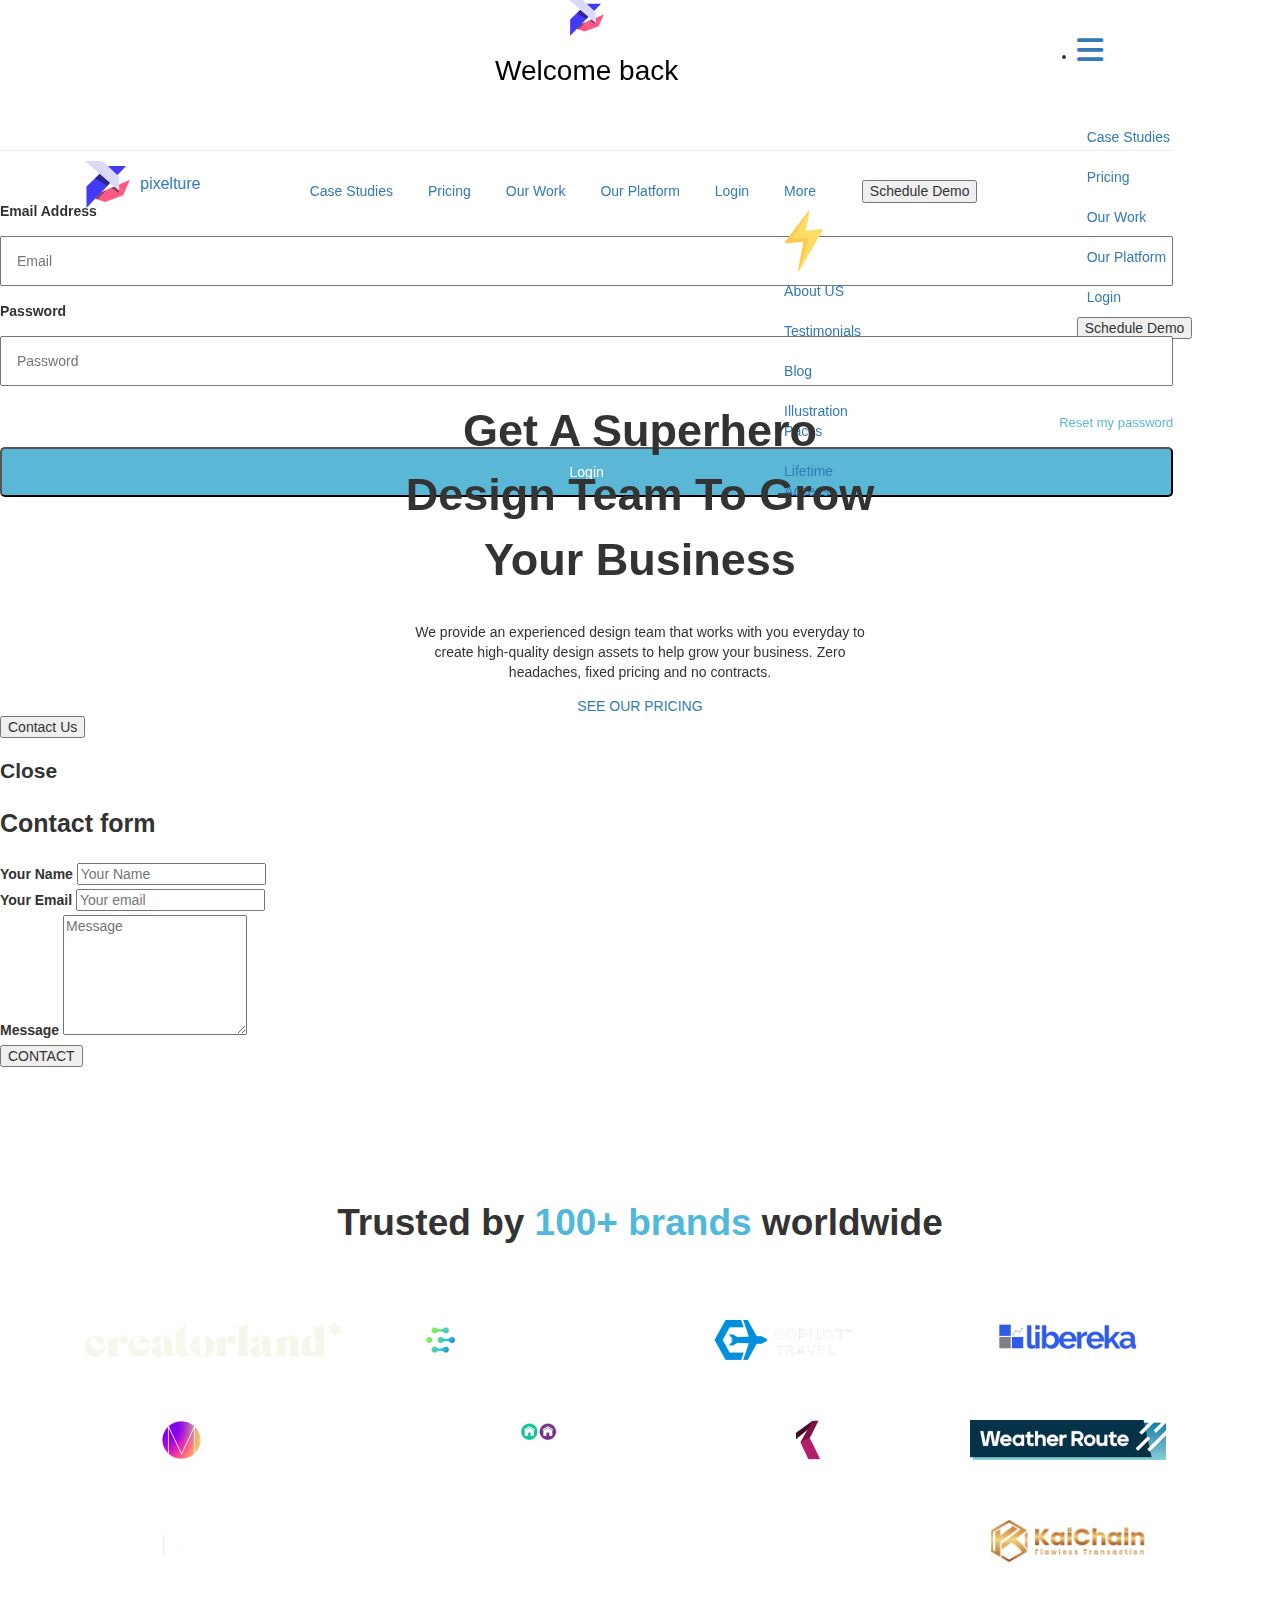
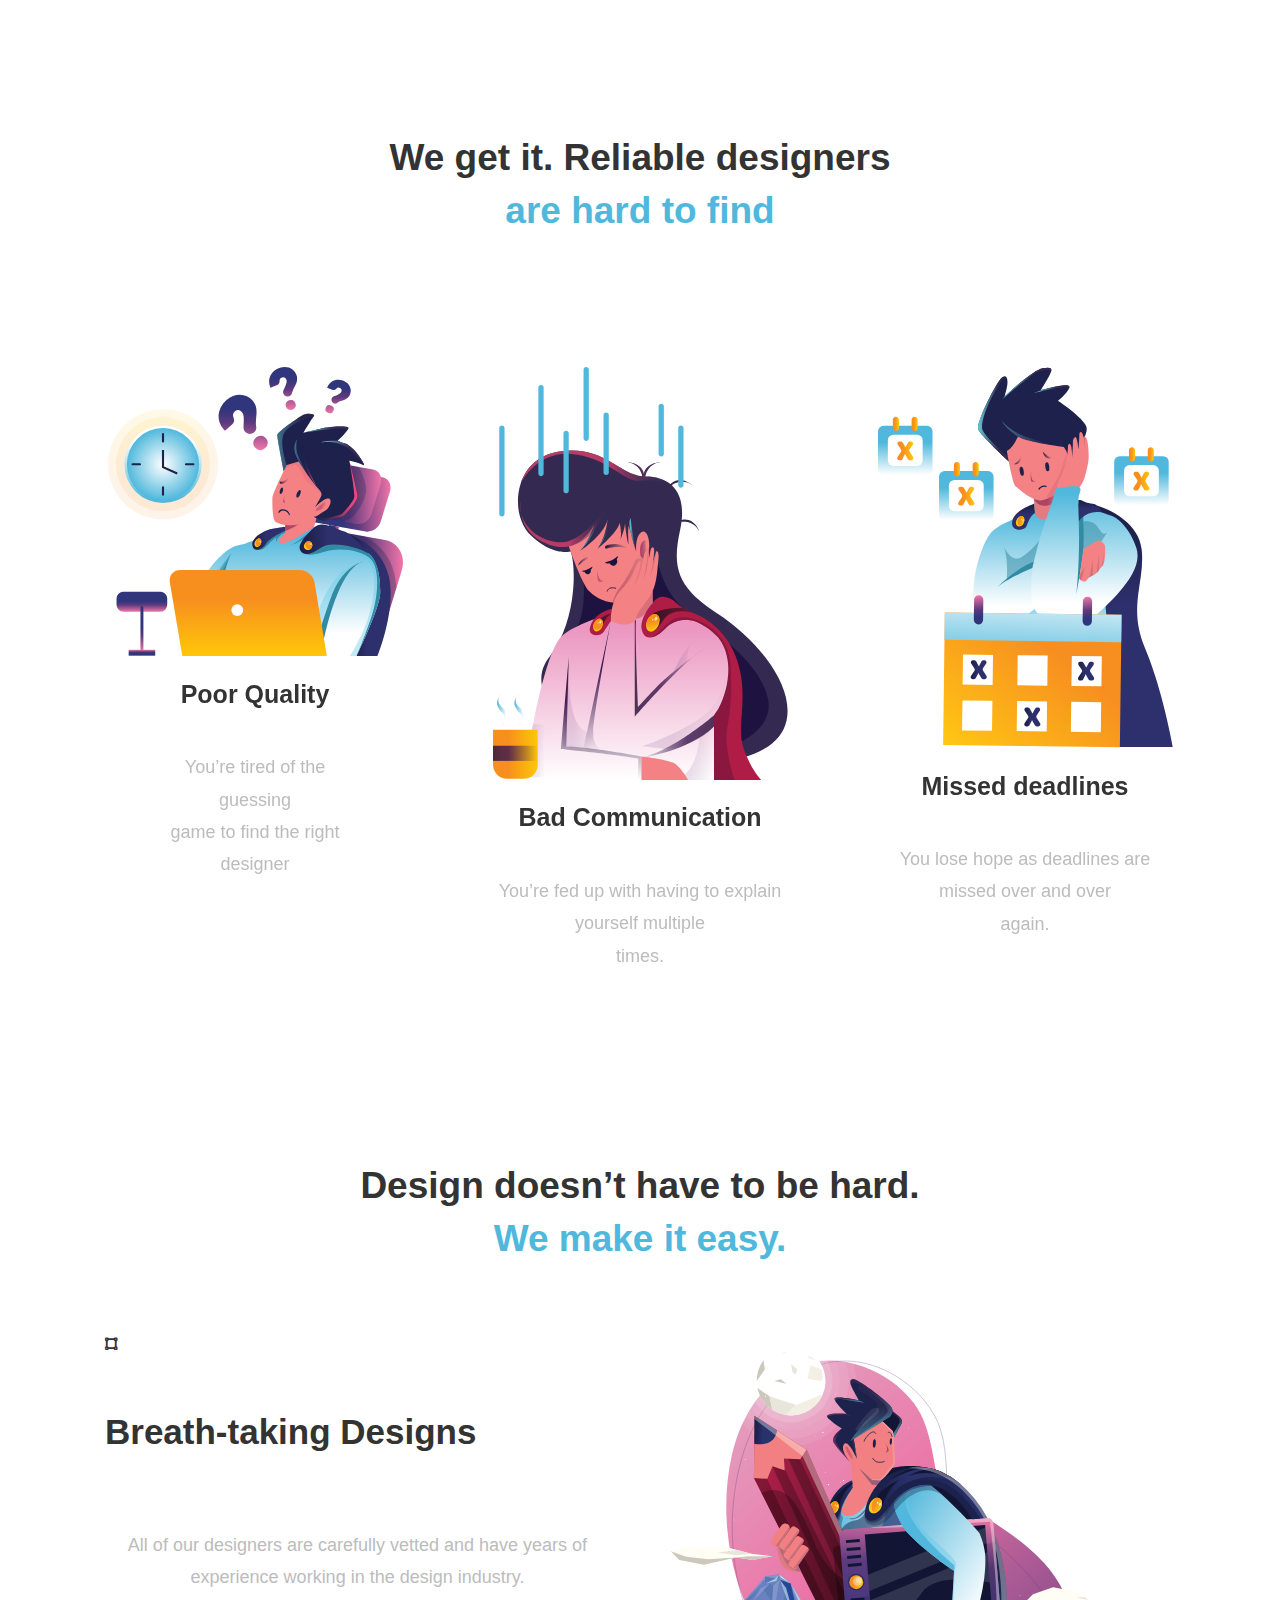
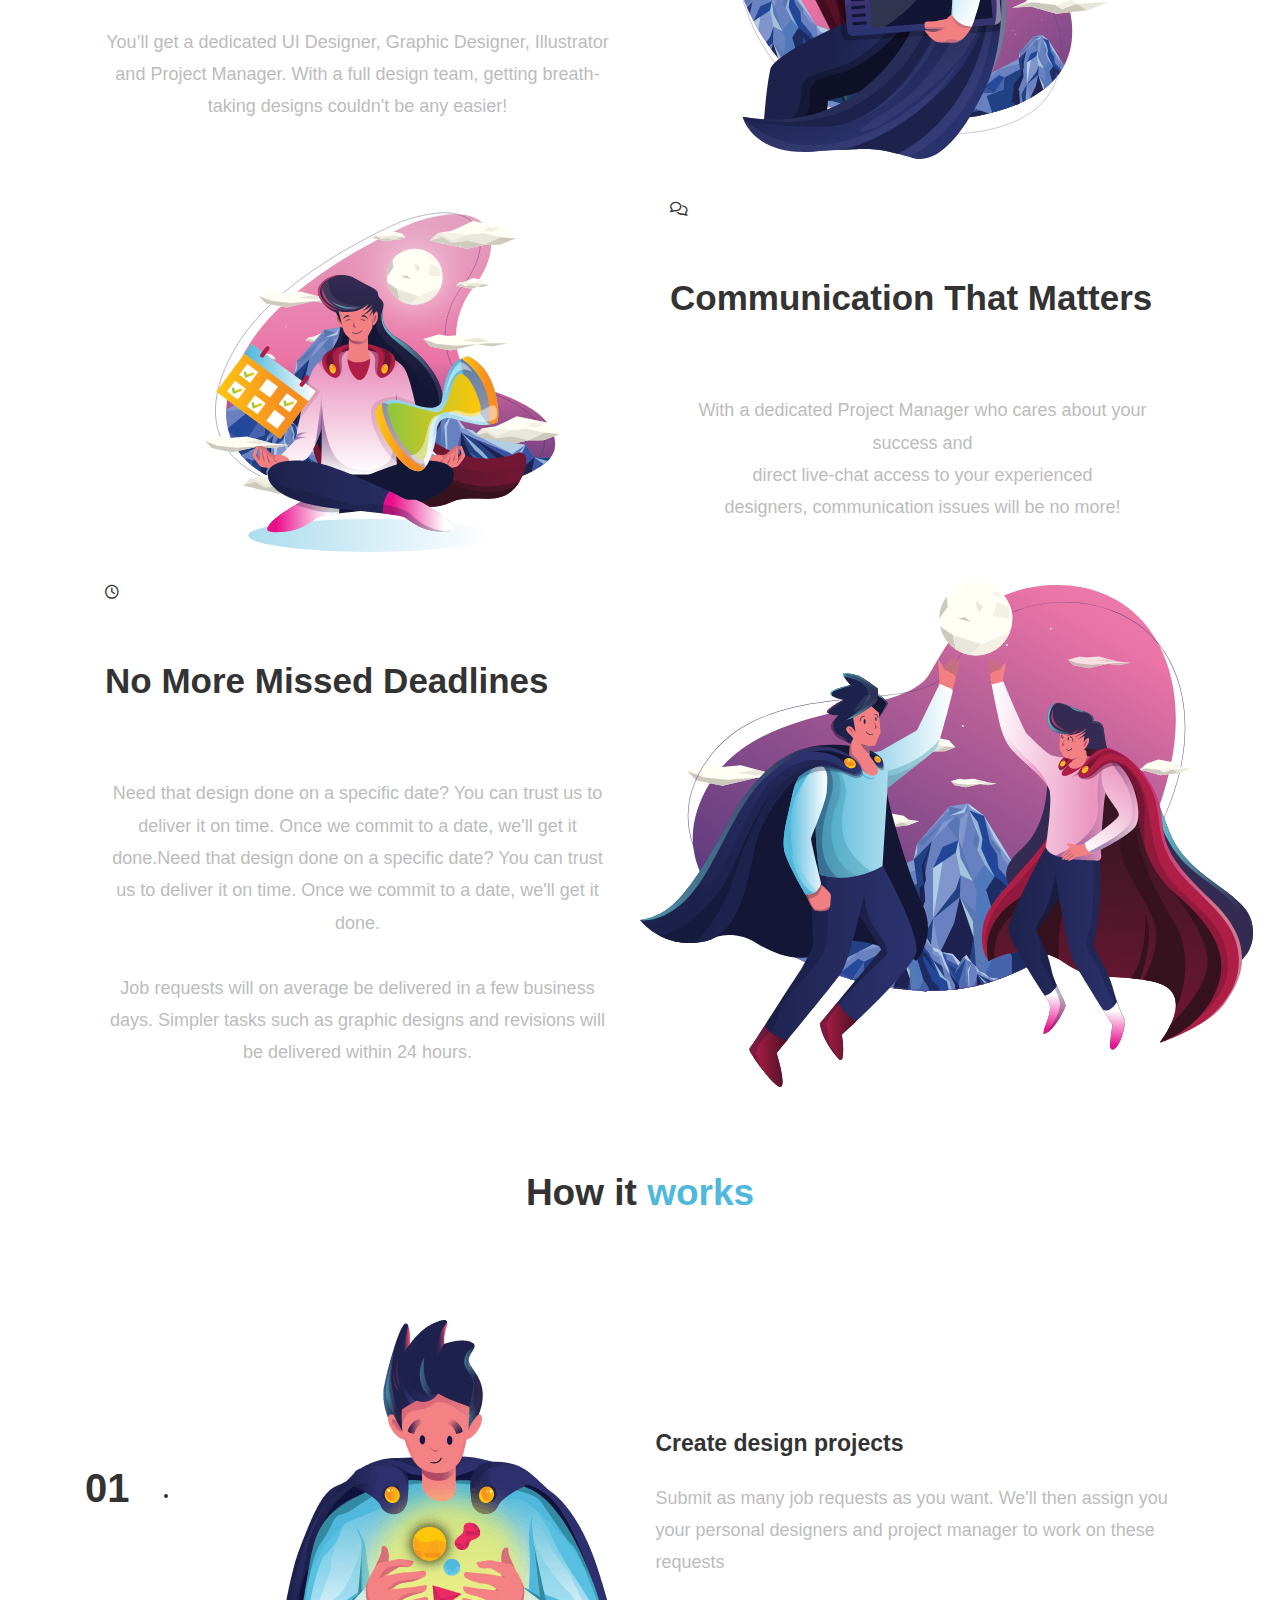
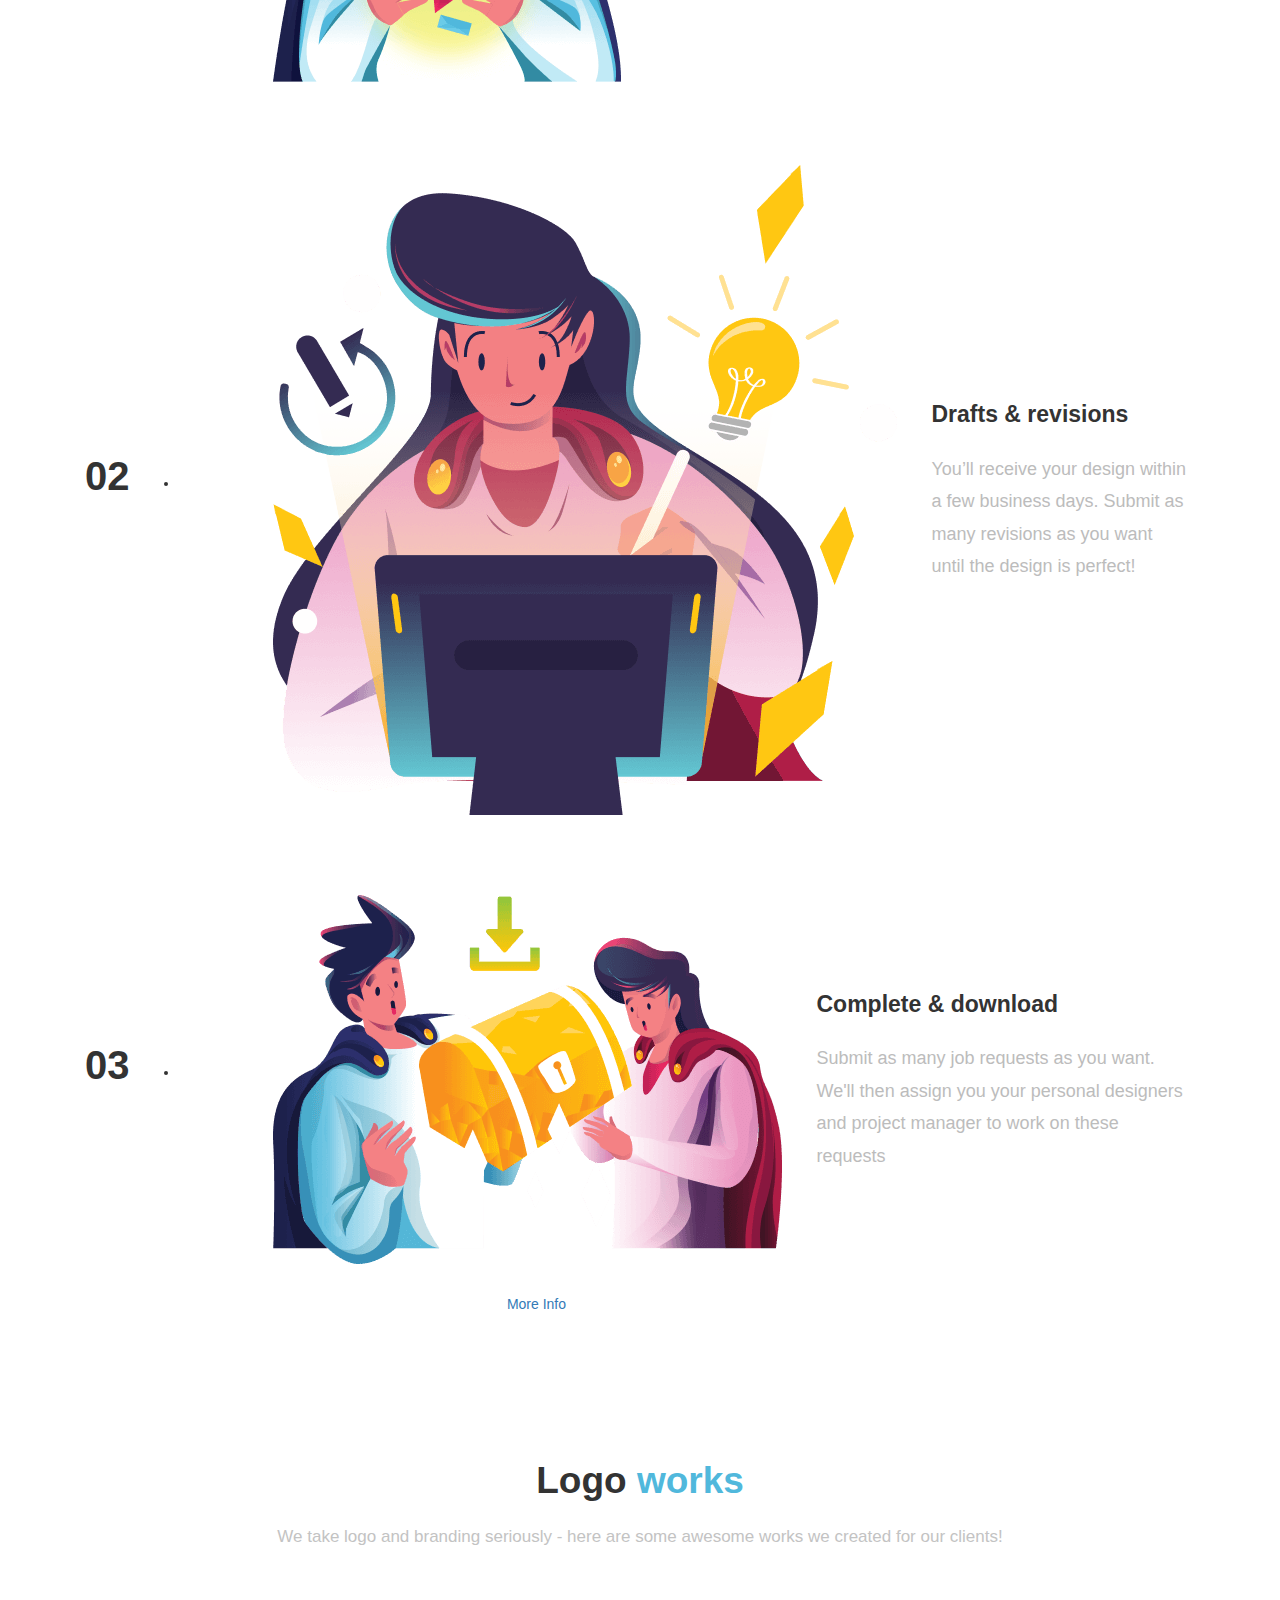
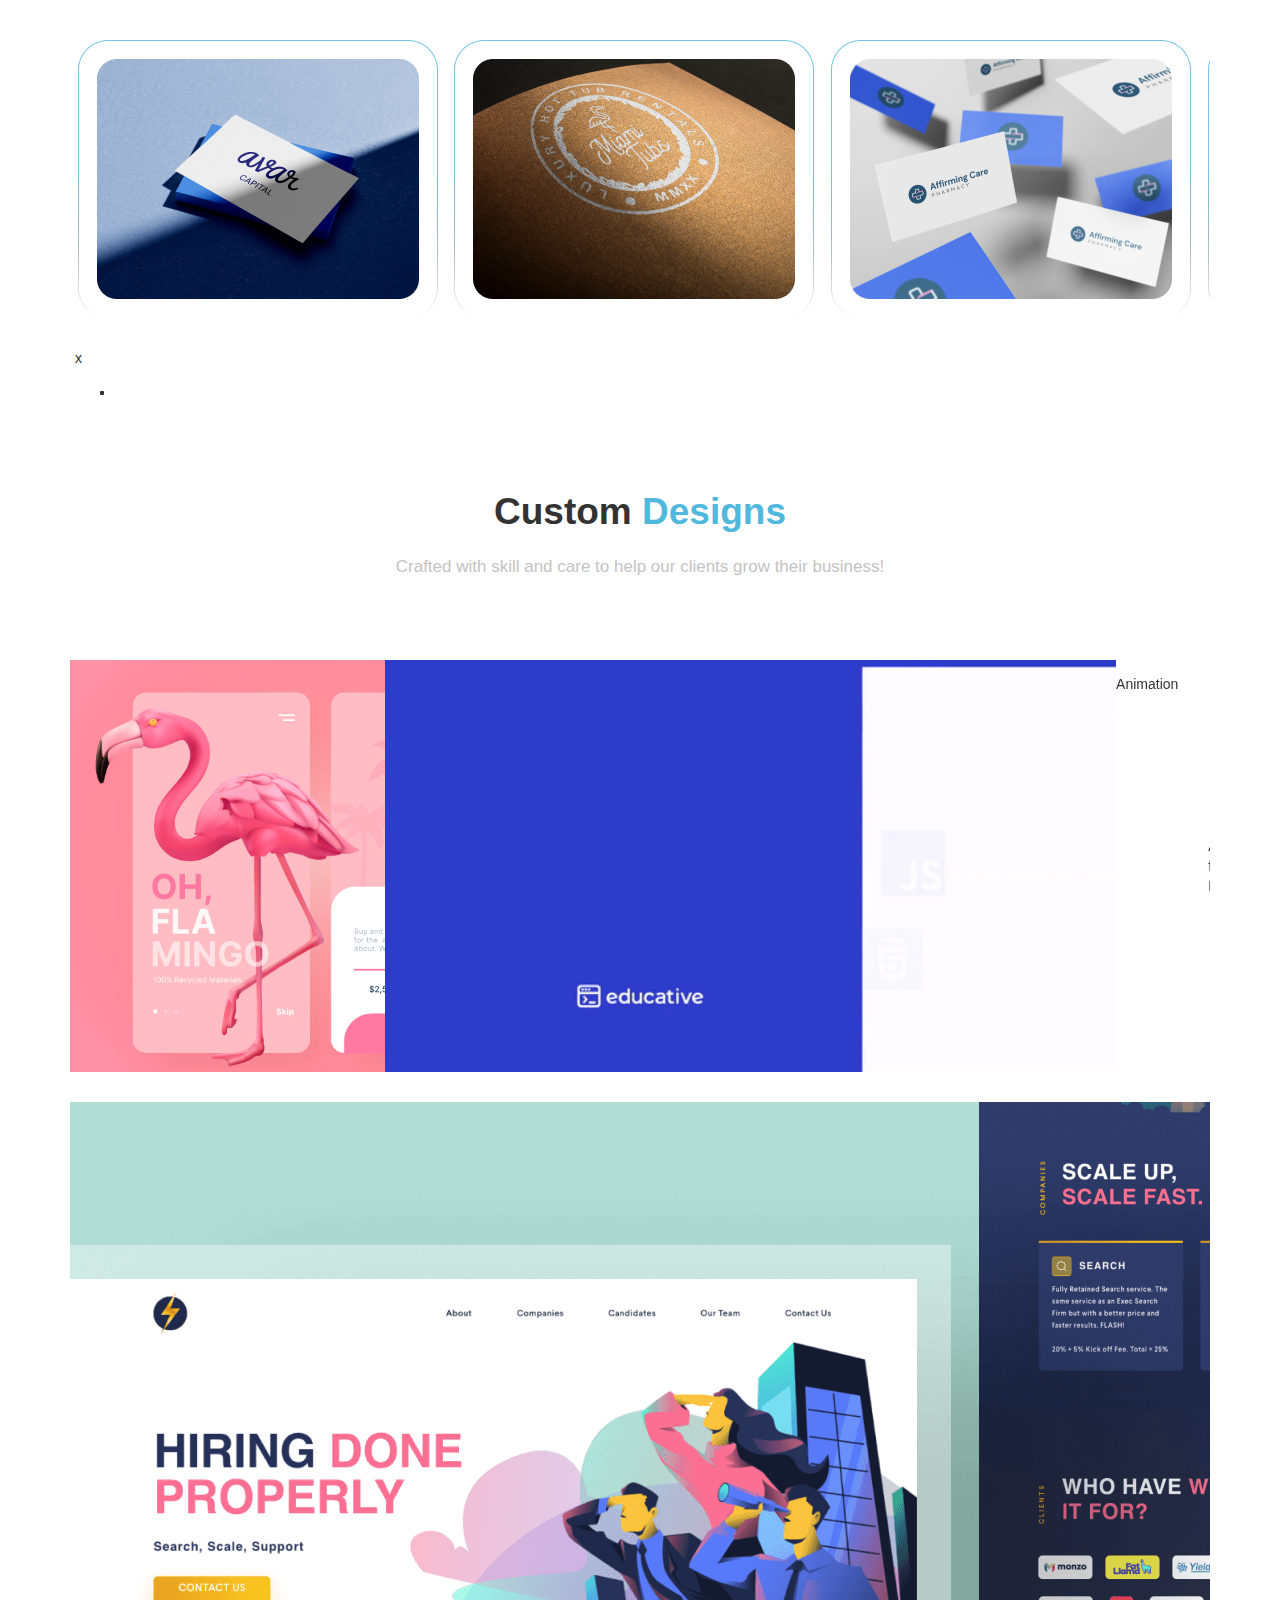
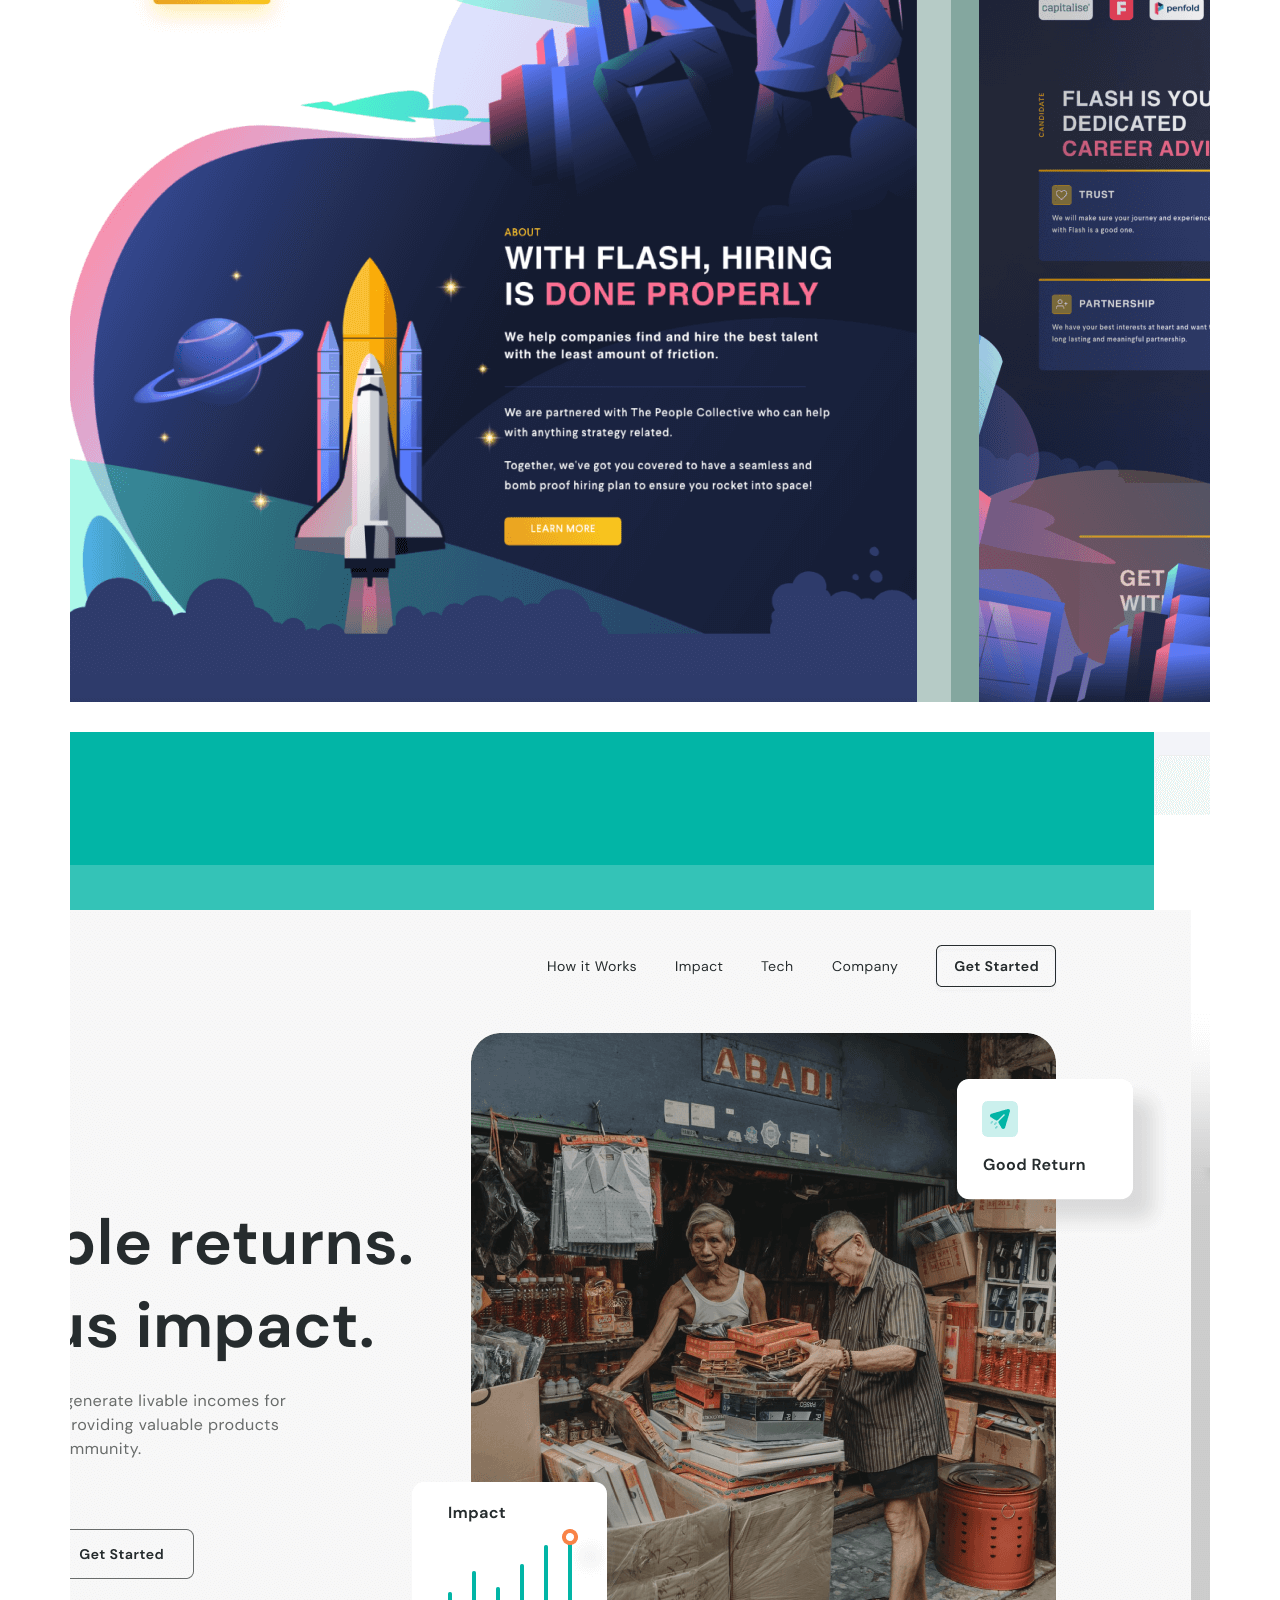
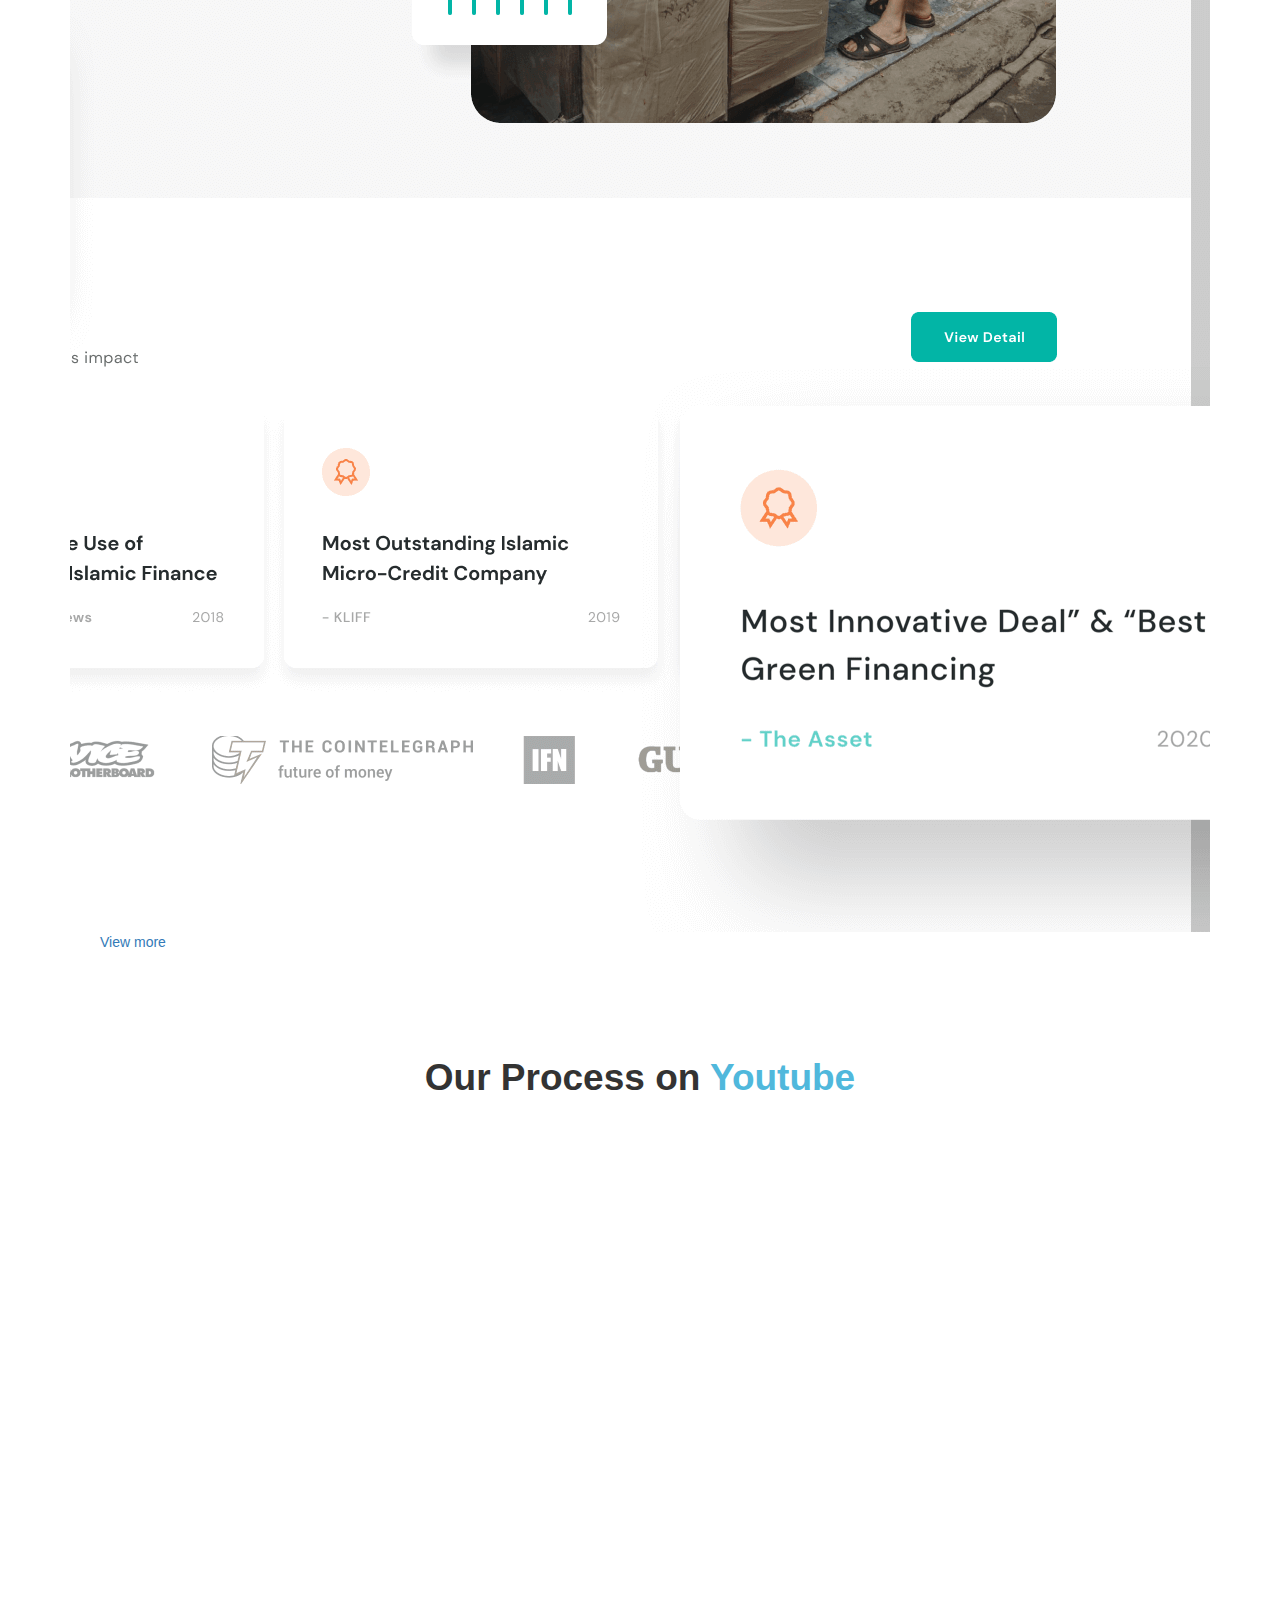
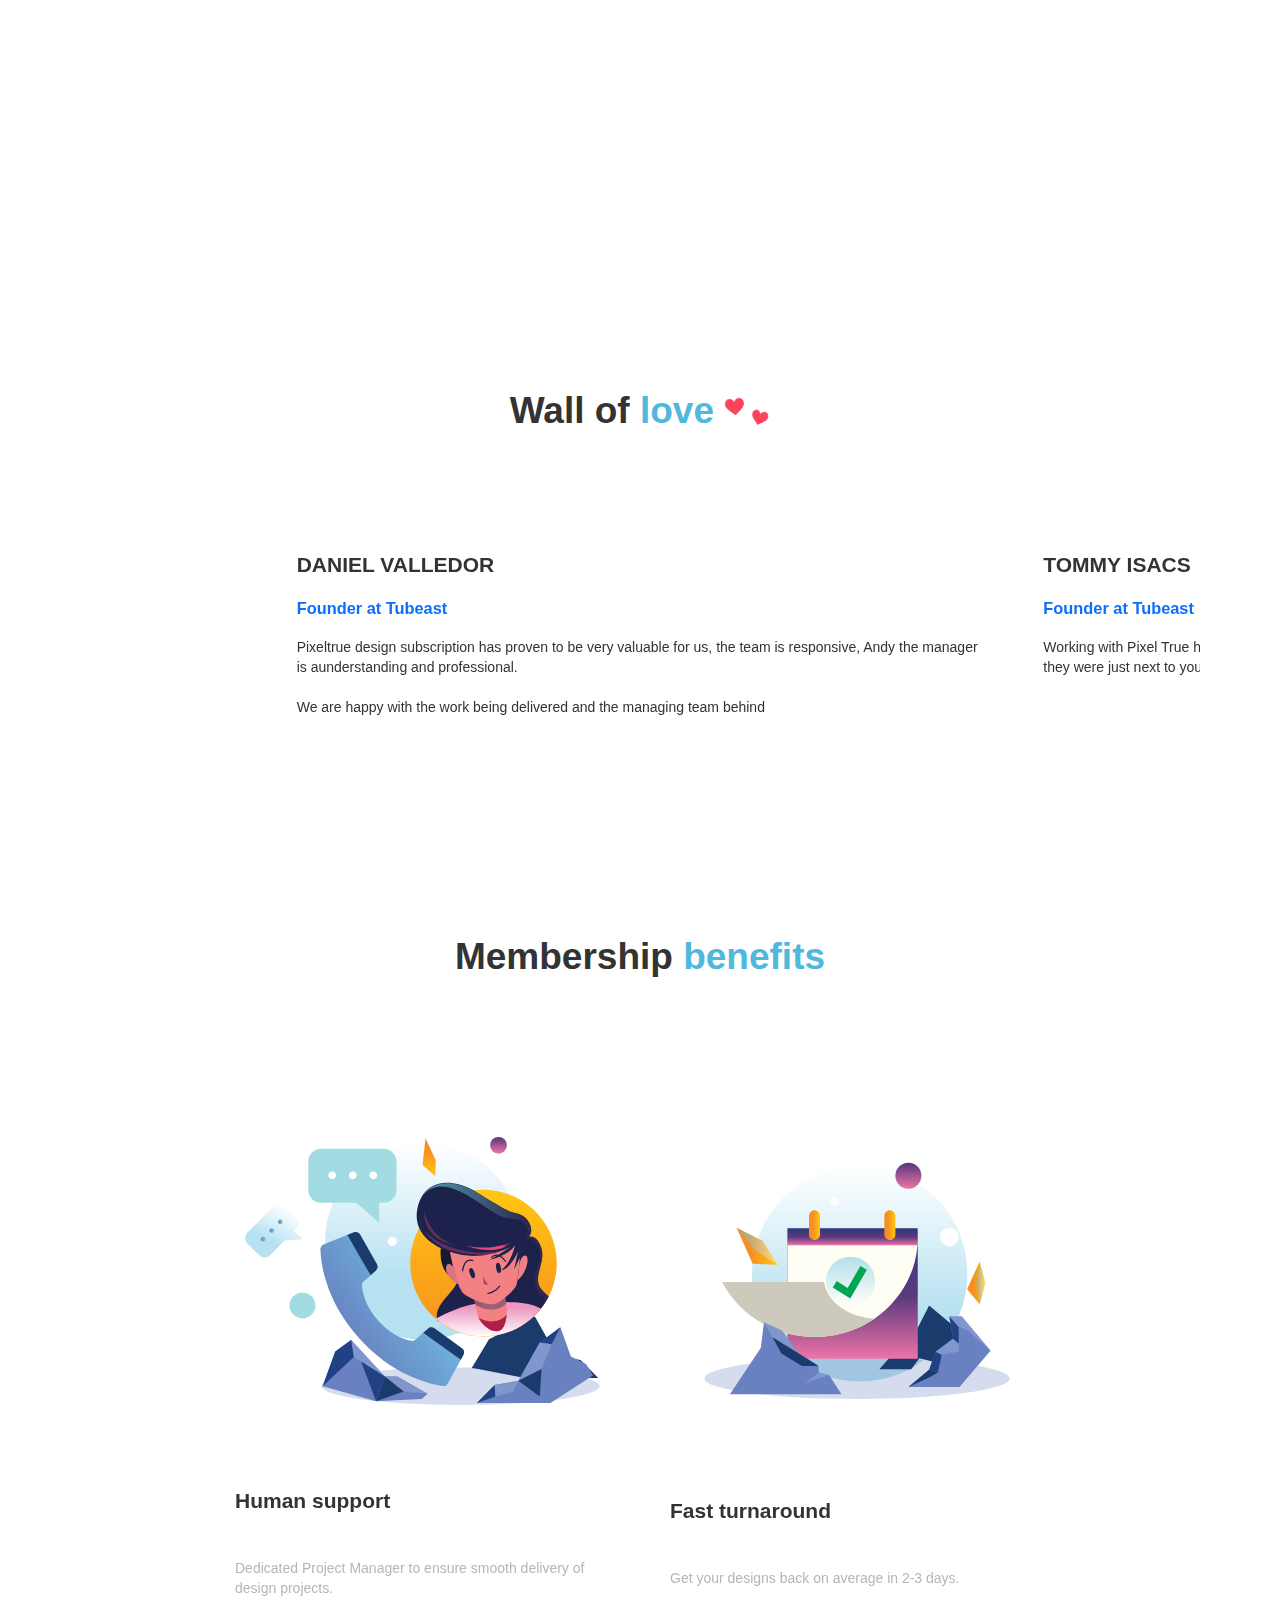
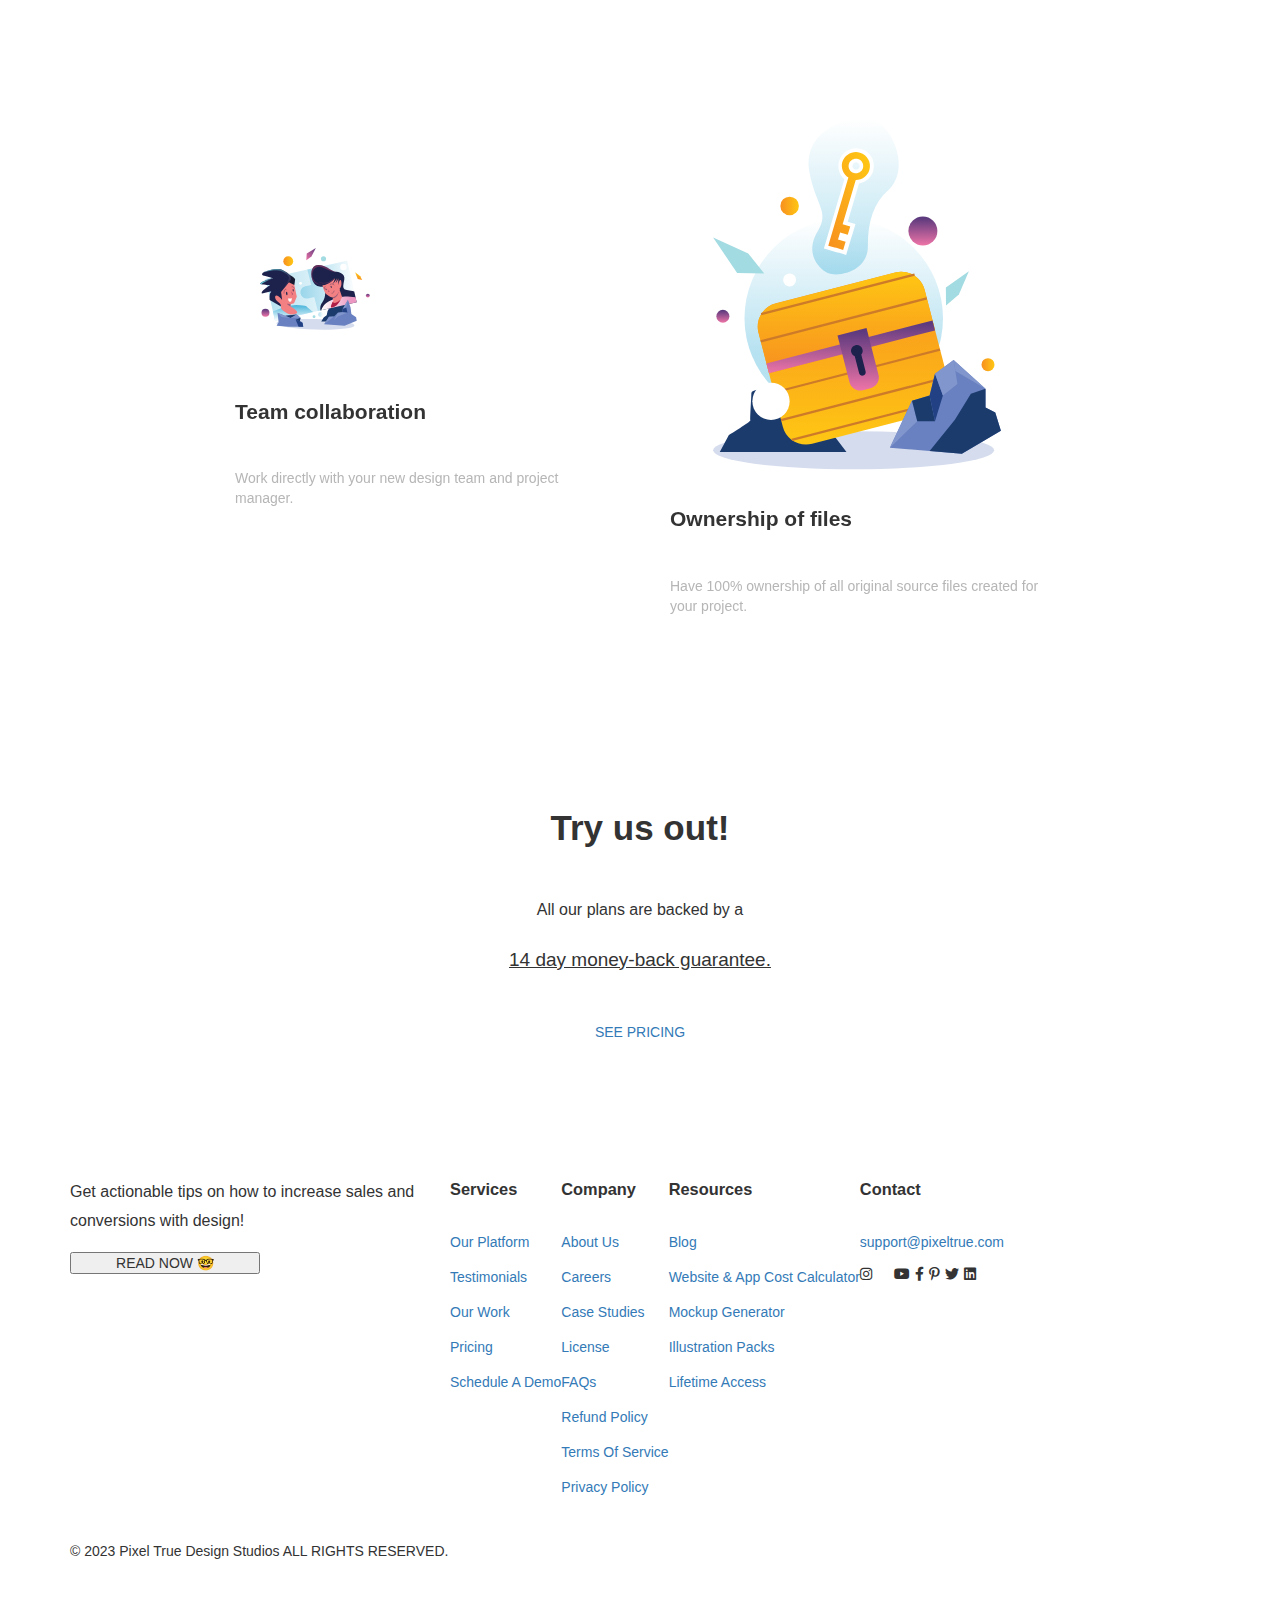
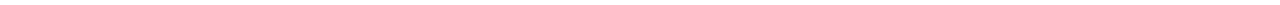
==== index.html @ b69b5804 "add project7" ====
<!DOCTYPE html>
<html lang="en">

<head>
    <meta charset="UTF-8" />
    <meta name="viewport" content="width=device-width, initial-scale=1.0" />
    <title>pixelture</title>
    <link rel="preconnect" href="https://fonts.googleapis.com">
    <link rel="preconnect" href="https://fonts.gstatic.com" crossorigin>
    <link
        href="https://fonts.googleapis.com/css2?family=Belanosima:wght@400;600;700&family=Merriweather+Sans:wght@300;400;500;800&display=swap"
        rel="stylesheet">
    <link rel="stylesheet" href="css/bootstrap.css">
    <link rel="stylesheet" href="css/bootstrap-theme.css">
    <link rel="stylesheet" href="css/all.min.css" />
    <link rel="stylesheet" href="css/bootstrap-grid.min.css" />
    <link rel="stylesheet" href="css/bootstrap-utilities.min.css" />
    <link rel="stylesheet" href="css/normalize.css" />
    <link rel="stylesheet" href="css/mainPage.css" />
</head>

<body>
    <div class="top w-100">
        <nav class="container-xl py-5 px-4 d-flex justify-content-between">
            <div class="logo d-flex gap-3 align-items-center justify-content-center"><a href="index.html"><img
                        src="images/5fc675c11f5b4212db8ecb65_Group 2.svg" alt="" width="45px"> <a
                        style="font-size: 16px;  font-weight: 100;" href="index.html">pixelture</a>
            </div>
            <ul class="links nav d-flex flex-row align-items-center">
                <li class="nav-item">
                    <a class="nav-link me-xl-4 me-3 px-xl-3 px-2" href="html/casestudies.html">Case Studies</a>
                </li>
                <li class="nav-item">
                    <a class="nav-link me-xl-4 me-3 px-xl-3 px-2" href="html/pricing.html">Pricing</a>
                </li>
                <li class="nav-item">
                    <a class="nav-link me-xl-4 me-3 px-xl-3 px-2" href="html/ourwork.html">Our Work</a>
                </li>
                <li class="nav-item">
                    <a class="nav-link me-xl-4 me-3 px-xl-3 px-2" href="html/ourplatform.html">Our Platform</a>
                </li>
                <li class="nav-item">
                    <a class="nav-link login-btn me-xl-4 me-3 px-xl-3 px-2" href="">Login</a>
                </li>
                <li class="nav-item drop-button position-relative">
                    <a class="nav-link me-xl-4 me-3 px-xl-3 px-2" style="cursor: pointer;">More <i
                            class="fa-solid fa-chevron-down"
                            style="color: #ffffff; font-size: 12px; margin-left: 5px;"></i></a>
                    <ul class="nav dropmenu position-absolute">
                        <li class="nav-item">
                            <img src="images/5fc50b61f052f9090af8cbfb_lightning.svg" alt="" width="60px">
                        </li>
                        <li class="nav-item">
                            <a class="nav-link me-xl-4 me-3 px-xl-3 px-2" href="">About US</a>
                        </li>
                        <li class="nav-item">
                            <a class="nav-link me-xl-4 me-3 px-xl-3 px-2" href="">Testimonials</a>
                        </li>
                        <li class="nav-item">
                            <a class="nav-link me-xl-4 me-3 px-xl-3 px-2" href="">Blog</a>
                        </li>
                        <li class="nav-item">
                            <a class="nav-link me-xl-4 me-3 px-xl-3 px-2" href="">Illustration Packs</a>
                        </li>
                        <li class="nav-item">
                            <a class="nav-link me-xl-4 me-3 px-xl-3 px-2" href="">Lifetime Access</a>
                        </li>
                    </ul>
                </li>
                <button class="btn">Schedule Demo</button>
            </ul>
            </li>
            </ul>
            <li class="nav-item drop-button2">
                <a class="nav-link me-xl-4 me-3 py-0 pt-4" style="font-size: 30px; cursor: pointer;"><i
                        class="fa-solid fa-bars"></i></a>
                <ul class="nav dropmenu2">
                    <li class="nav-item">
                        <a class="nav-link mt-5 me-xl-4 me-3 px-xl-3 px-2" href="html/casestudies.html">Case Studies</a>
                    </li>
                    <li class="nav-item">
                        <a class="nav-link me-xl-4 me-3 px-xl-3 px-2" href="html/pricing.html">Pricing</a>
                    </li>
                    <li class="nav-item">
                        <a class="nav-link me-xl-4 me-3 px-xl-3 px-2" href="html/ourwork.html">Our Work</a>
                    </li>
                    <li class="nav-item">
                        <a class="nav-link me-xl-4 me-3 px-xl-3 px-2" href="html/ourplatform.html">Our Platform</a>
                    </li>
                    <li class="nav-item">
                        <a class="nav-link login-btn me-xl-4 me-3 px-xl-3 px-2" href="">Login</a>
                    </li>
                    <button class="btn">Schedule Demo</button>
                </ul>
        </nav>
    </div>
    <header>
        <div class="container-xl main col-lg-8 col-xl-5 col-11  px-1 px-lg-5 text-center">
            <h1 style="font-size: 45px;">Get A Superhero Design Team
                To Grow Your Business</h1>
            <p>We provide an experienced design team that works with you everyday to create high-quality design assets
                to help grow
                your business. Zero headaches, fixed pricing and no contracts.</p>
            <a class="col-8 col-lg-6 mx-auto" href="html/pricing.html">SEE OUR PRICING</a>
        </div>
    </header>
    <button class="contact-bottom">Contact Us</button>
    <div class="contact-modal col-sm-9 col-md-7 col-lg-5 col-12">
        <h2 class="close">Close</h2>
        <h2 style="font-size: 25px;">Contact form</h2>
        <div>
            <label for="">Your Name</label>
            <input type="text" placeholder="Your Name">
        </div>
        <div>
            <label for="">Your Email</label>
            <input type="text" placeholder="Your email">
        </div>
        <div>
            <label for="">Message</label>
            <textarea name="" id="" placeholder="Message" style="height: 120px;"></textarea>
        </div>
        <button>CONTACT</button>
    </div>
    <div class="modal-overlay"></div>
    <div class="overflow-hidden">
        <section class="container-lg brands mx-auto text-center py-5">
            <div class="position-relative w-100 h-100">
                <div class="bubble position-absolute">
                    <div></div>
                </div>
                <div class="bubble position-absolute">
                    <div></div>
                </div>
                <div class="bubble position-absolute">
                    <div></div>
                </div>
            </div>
            <h1 class="" style="font-size: 37px; margin: 100px 0px 40px !important;">Trusted by <span
                    style="color: #50b8dc;">100+ brands</span> worldwide
            </h1>
            <div class="row pb-5 mb-5">
                <div class="col-12 col-md-6 col-lg-3 p-5 d-flex align-items-center justify-content-center">
                    <img src="images/1 (1).png" alt="">
                </div>
                <div class="col-12 col-md-6 col-lg-3 p-5 d-flex align-items-center justify-content-center">
                    <img src="images/1 (2).png" alt="">
                </div>
                <div class="col-12 col-md-6 col-lg-3 p-5 d-flex align-items-center justify-content-center">
                    <img src="images/1 (3).png" alt="">
                </div>
                <div class="col-12 col-md-6 col-lg-3 p-5 d-flex align-items-center justify-content-center">
                    <img src="images/1 (4).png" alt="">
                </div>
                <div class="col-12 col-md-6 col-lg-3 p-5 d-flex align-items- justify-content-center">
                    <img src="images/1 (5).png" alt="">
                </div>
                <div class="col-12 col-md-6 col-lg-3 p-5 d-flex align-items- justify-content-center">
                    <img src="images/1 (6).png" alt="">
                </div>
                <div class="col-12 col-md-6 col-lg-3 p-5 d-flex align-items- justify-content-center">
                    <img src="images/1 (7).png" alt="">
                </div>
                <div class="col-12 col-md-6 col-lg-3 p-5 d-flex align-items- justify-content-center">
                    <img src="images/1 (8).png" alt="">
                </div>
                <div class="col-12 col-md-6 col-lg-3 p-5 d-flex align-items- justify-content-center">
                    <img src="images/1 (9).png" alt="">
                </div>
                <div class="col-12 col-md-6 col-lg-3 p-5 d-flex align-items- justify-content-center">
                    <img src="images/1 (10).png" alt="">
                </div>
                <div class="col-12 col-md-6 col-lg-3 p-5 d-flex align-items- justify-content-center">
                    <img src="images/1 (11).png" alt="">
                </div>
                <div class="col-12 col-md-6 col-lg-3 p-5 d-flex align-items- justify-content-center">
                    <img src="images/1 (12).png" alt="">
                </div>
            </div>
        </section>
    </div>
    <section class="container-lg designer mx-auto text-center py-5">
        <h1 class="" style="font-size: 37px; margin: 20px 0px 100px !important;">We get it. Reliable designers <br>
            <span style="color: #50b8dc;">are hard to find</span>
        </h1>
        <div class="row g-5">
            <div class="px-4 col-12 col-md-6 col-lg-4 my-5">
                <div class="designer-box d-flex flex-column position-relative p-5">
                    <img src="images/designer/5f81ab198f8ef5cee20912e1_problem 1.svg" alt="">
                    <h2 style="font-size: 25px;">Poor Quality</h2>
                    <p style="line-height: 1.8;font-size: 18px; color: rgb(188, 188, 188);">You’re tired of the <br>
                        guessing
                        <br>
                        game to find the right <br> designer
                    </p>
                </div>
            </div>
            <div class="px-4 col-12 col-md-6 col-lg-4 my-5">
                <div class="designer-box d-flex flex-column position-relative p-5">
                    <img src="images/designer/5f8d853d0d48df02c84afe79_Problem 2.svg" alt="">
                    <h2 style="font-size: 25px;">Bad Communication</h2>
                    <p style="line-height: 1.8;font-size: 18px; color: rgb(188, 188, 188);">You’re fed up with having to
                        explain yourself multiple <br> times.
                    </p>
                </div>
            </div>
            <div class="px-4 col-12 col-md-6 col-lg-4 my-5">
                <div class="designer-box d-flex flex-column position-relative p-5">
                    <img src="images/designer/5f8d853dda2bfa799b5a7c06_big change 2.svg" alt="">
                    <h2 style="font-size: 25px;">Missed deadlines</h2>
                    <p style="line-height: 1.8;font-size: 18px; color: rgb(188, 188, 188);">You lose hope as deadlines
                        are missed over and over <br> again.
                    </p>
                </div>
            </div>
        </div>
    </section>
    <section class="container-lg design mx-auto text-center py-5 px-2">
        <h1 class="" style="font-size: 37px; margin: 50px 0px 50px !important;">Design doesn’t have to be hard.<br>
            <span style="color: #50b8dc; transition: 1s !important;">We make it easy.</span>
        </h1>
        <div class="row">
            <div class="design-box d-flex flex-wrap">
                <div
                    class="text d-flex flex-column gap-5 align-items-center justify-content-center col-12 col-lg-6 px-5">
                    <div class="icon align-self-lg-start"><i class="fa-solid fa-vector-square"></i></div>
                    <h1 class="align-self-lg-start" style="font-size: 35px;">Breath-taking Designs
                    </h1>
                    <p style=" line-height: 1.8; color: rgb(188, 188, 188);font-size: 18px;">All of our designers are
                        carefully vetted
                        and have years of
                        experience working in the design
                        industry.
                        <br><br>
                        You’ll get a dedicated UI Designer, Graphic Designer, Illustrator and Project Manager. With a
                        full design team, getting
                        breath-taking designs couldn't be any easier!
                    </p>
                </div>
                <div class="image  col-12 col-lg-6 d-none d-lg-flex">
                    <img class="" width="" src=" images/design/6058a4ed70247fe93988cbbb_3.1 v2.svg" alt="">
                </div>
            </div>
            <div class="design-box d-flex flex-wrap">
                <div class="image left col-12 col-lg-6 d-none d-lg-flex">
                    <img class="" width=""
                        src="images/design/5f8d59eb4f0e8d45e9d8ea1b_(3.3) [SECTION - It doesn't have to be that way] Communication - Illustrations v2.svg"
                        alt="">
                </div>
                <div
                    class="text d-flex flex-column gap-5 align-items-center justify-content-center col-12 col-lg-6 px-5">
                    <div class="icon align-self-lg-start">
                        <div class="icon align-self-lg-start"><i class="fa-regular fa-comments"></i></div>
                    </div>
                    <h1 class="align-self-lg-start" style="font-size: 35px;">Communication That Matters
                    </h1>
                    <p style=" line-height: 1.8; color: rgb(188, 188, 188);font-size: 18px;">With a dedicated Project
                        Manager who cares about your success and <br>direct live-chat access to your experienced
                        <br>
                        designers,
                        communication issues will be no more!
                    </p>
                </div>
            </div>
            <div class="design-box d-flex flex-wrap">
                <div
                    class="text d-flex flex-column gap-5 align-items-center justify-content-center col-12 col-lg-6 px-5">
                    <div class="icon align-self-lg-start"><i class="fa-regular fa-clock"></i></div>
                    <h1 class="align-self-lg-start" style="font-size: 35px;">No More Missed Deadlines
                    </h1>
                    <p style=" line-height: 1.8; color: rgb(188, 188, 188);font-size: 18px;">Need that design done on a
                        specific date? You can trust us to deliver it on time. Once we commit to a date, we'll get it
                        done.Need that design done on a specific date? You can trust us to deliver it on time. Once we
                        commit to a date, we'll get it
                        done.
                        <br><br>
                        Job requests will on average be delivered in a few business days. Simpler tasks such as graphic
                        designs and revisions
                        will be delivered within 24 hours.
                    </p>
                </div>
                <div class="image  col-12 col-lg-6 d-none d-lg-flex">
                    <img class="" width="" src="images/design/5f900b8d8e4a714a2a26e8fa_new 3.2.svg" alt="">
                </div>
            </div>
        </div>
    </section>
    <section class="how-it-work container-lg px-4 py-5 mx-auto">
        <h1 class="" style="font-size: 37px; text-align: center; margin: 20px 0px 100px !important;">How it <span
                style="color: #50b8dc;">works</span>
        </h1>
        <div class="row mb-5 d-flex align-items-center" style="margin-bottom: 80px !important;">
            <h1 style="font-size: 40px;" class="col-1 d-none d-md-block"><span>0</span><span>1</span></h1>
            <ul class="col-1 d-none d-md-block">
                <li class="after"></li>
            </ul>
            <div class="how-it-work-box d-flex flex-column flex-md-row gap-5 col-12 col-md-10 align-items-center">
                <div class="image"><img
                        src="images/how it work/60520913668a04140cdbd2e7_5f8824c807ae067bd51de921_Wade 1 (1).png"
                        alt=""></div>

                <div class="text px-md-2">
                    <h2 style="margin-bottom: 22px !important;font-size: 23px;">Create design projects
                    </h2>
                    <p style="line-height: 1.8; color: rgb(188, 188, 188);font-size: 18px;">Submit as many job requests
                        as you want. We'll then assign you
                        your personal designers and project
                        manager to work on
                        these requests
                    </p>
                </div>
            </div>
        </div>
        <div class="row mb-5 d-flex align-items-center" style="margin-bottom: 80px !important;">
            <h1 style="font-size: 40px;" class="col-1 d-none d-md-block"><span>0</span><span>2</span></h1>
            <ul class="col-1 d-none d-md-block">
                <li class="after"></li>
            </ul>
            <div class="how-it-work-box d-flex flex-column flex-md-row gap-5 col-12 col-md-10 align-items-center">
                <div class="image"><img
                        src="images/how it work/6052091433a0fd19fedabc17_5f8d845b34c9a03634cb6016_bigchange 3 1 (1).png"
                        alt=""></div>
                <div class="text px-md-2">
                    <h2 style="margin-bottom: 22px !important;font-size: 23px;">Drafts & revisions
                    </h2>
                    <p style="line-height: 1.8; color: rgb(188, 188, 188);font-size: 18px;">You’ll receive your design
                        within a few business days. Submit as many revisions as you want until the design is perfect!
                    </p>
                </div>
            </div>
        </div>
        <div class="row mb-5 d-flex align-items-center" style="margin-bottom: 80px !important;">
            <h1 style="font-size: 40px;" class="col-1 d-none d-md-block"><span>0</span><span>3</span></h1>
            <ul class="col-1 d-none d-md-block">
                <li></li>
            </ul>
            <div class="how-it-work-box d-flex flex-column flex-md-row gap-5 col-12 col-md-10 align-items-center">
                <div class="image"><img
                        src="images/how it work/60520914b7e7250d461eca07_5f882487f7aee3ea81b72143_complete and download 1 (1).png"
                        alt=""></div>
                <div class="text px-md-2">
                    <h2 style="margin-bottom: 22px !important;font-size: 23px;">Complete & download
                    </h2>
                    <p style="line-height: 1.8; color: rgb(188, 188, 188);font-size: 18px;">Submit as many job requests
                        as you want. We'll then assign you your personal designers and project manager to work on
                        these requests
                    </p>
                </div>
            </div>
            <a class="mx-auto my-5 col-8 col-md-3" href="html/platform.html">More Info</a>
        </div>
    </section>
    <section class="slider container-lg m-auto overflow-hidden px-2">
        <i class="fa-solid fa-chevron-right fa-xl btn-right d-none d-md-block" style="color: #ffffff;"></i>
        <i class="fa-solid fa-chevron-left fa-xl btn-left d-none d-md-block" style="color: #ffffff;"></i>
        <i class="fa-solid fa-chevron-right fa-xl btn-right2 d-block d-md-none" style="color: #ffffff;"></i>
        <i class="fa-solid fa-chevron-left fa-xl btn-left2 d-block d-md-none" style="color: #ffffff;"></i>
        <div class="text position-static">
            <h1 class="" style="font-size: 37px; text-align: center; margin: 0px 0px 15px !important;">Logo <span
                    style="color: #50b8dc;">works</span>
            </h1>
            <p style="text-align: center; color: rgb(195, 195, 195); font-size: 17px; margin-bottom: 80px !important;">
                We
                take logo and
                branding seriously -
                here are some awesome
                works we created for
                our clients!
            </p>
        </div>
        <div class="row slide d-flex flex-row flex-nowrap d-none d-md-flex">
            <div class="slider-box row col-12">
                <div class="p-3 col-4">
                    <img src="images/slider/63075831cbaa5590771dfca0_Logo 1.png" alt="">
                </div>
                <div class="p-3 col-4">
                    <img src="images/slider/6307582a5d76cfa84973d882_Logo 2.png" alt="">
                </div>
                <div class="p-3 col-4">
                    <img src="images/slider/63075829c01a011b904b6ede_Logo 3.png" alt="">
                </div>
            </div>
            <div class="slider-box row col-12">
                <div class="p-3 col-4">
                    <img src="images/slider/6307582aaf7f730ffb2110fc_Logo 4.png" alt="">
                </div>
                <div class="p-3 col-4">
                    <img src="images/slider/63075828cbaa5508531dfc63_Logo 5.png" alt="">
                </div>
                <div class="p-3 col-4">
                    <img src="images/slider/6307582a1efb1bd3ac480190_Logo 6.png" alt="">
                </div>
            </div>
            <div class="slider-box row col-12">
                <div class="p-3 col-4">
                    <img src="images/slider/6307582ccbaa55cb501dfc93_Logo 7.png" alt="">
                </div>
                <div class="p-3 col-4">
                    <img src="images/slider/6307582a1efb1bd3ac480190_Logo 6.png" alt="">
                </div>
                <div class="p-3 col-4">
                    <img src="images/slider/6307582dd35e6319ebe20ee2_Logo 9.png" alt="">
                </div>
            </div>
            <div class="slider-box row col-12">
                <div class="p-3 col-4">
                    <img src="images/slider/63075830c18edc6950c6fbfc_Logo 10.png" alt="">
                </div>
                <div class="p-3 col-4">
                    <img src="images/slider/63075830b0dc60517860394f_Logo 11.png" alt="">
                </div>
                <div class="p-3 col-4">
                    <img src="images/slider/6307582f7302ab3055416454_Logo 12.png" alt="">
                </div>
            </div>
        </div>
        <div class="row slide2 d-flex flex-row flex-nowrap d-flex d-md-none">
            <div class="slider-box2 row col-12">
                <div class="p-3 col-12">
                    <img src="images/slider/63075831cbaa5590771dfca0_Logo 1.png" alt="">
                </div>
            </div>
            <div class="slider-box2 row col-12">
                <div class="p-3 col-12">
                    <img src="images/slider/6307582a5d76cfa84973d882_Logo 2.png" alt="">
                </div>
            </div>
            <div class="slider-box2 row col-12">
                <div class="p-3 col-12">
                    <img src="images/slider/63075829c01a011b904b6ede_Logo 3.png" alt="">
                </div>
            </div>
            <div class="slider-box2 row col-12">
                <div class="p-3 col-12">
                    <img src="images/slider/6307582aaf7f730ffb2110fc_Logo 4.png" alt="">
                </div>
            </div>
            <div class="slider-box2 row col-12">
                <div class="p-3 col-12">
                    <img src="images/slider/63075828cbaa5508531dfc63_Logo 5.png" alt="">
                </div>
            </div>
            <div class="slider-box2 row col-12">
                <div class="p-3 col-12">
                    <img src="images/slider/6307582a1efb1bd3ac480190_Logo 6.png" alt="">
                </div>
            </div>
            <div class="slider-box2 row col-12">
                <div class="p-3 col-12">
                    <img src="images/slider/6307582ccbaa55cb501dfc93_Logo 7.png" alt="">
                </div>
            </div>
            <div class="slider-box2 row col-12">
                <div class="p-3 col-12">
                    <img src="images/slider/63075829c01a011b904b6ede_Logo 3.png" alt="">
                </div>
            </div>
            <div class="slider-box2 row col-12">
                <div class="p-3 col-12">
                    <img src="images/slider/6307582dd35e6319ebe20ee2_Logo 9.png" alt="">
                </div>
            </div>
            <div class="slider-box2 row col-12">
                <div class="p-3 col-12">
                    <img src="images/slider/63075830c18edc6950c6fbfc_Logo 10.png" alt="">
                </div>
            </div>
            <div class="slider-box2 row col-12">
                <div class="p-3 col-12">
                    <img src="images/slider/63075830b0dc60517860394f_Logo 11.png" alt="">
                </div>
            </div>
            <div class="slider-box2 row col-12">
                <div class="p-3 col-12">
                    <img src="images/slider/6307582f7302ab3055416454_Logo 12.png" alt="">
                </div>
            </div>
        </div>
        <div class="click-image col-11 col-md-6">
            <img src="" alt="">
            <div class="close-image">x</div>
        </div>
        <ul class="sliderul d-none d-md-flex"></ul>
        <ul class="sliderul2 d-flex d-md-none"></ul>
    </section>
    <section class="custom-design  overflow-hidden container-lg px-3 px-lg-5 mx-auto">
        <div class="text position-static">
            <h1 class="" style="font-size: 37px; text-align: center; margin: 70px 0px 15px !important;">Custom <span
                    style="color: #50b8dc;">Designs</span>
            </h1>
            <p style="text-align: center; color: rgb(195, 195, 195); font-size: 17px; margin-bottom: 80px !important;">
                Crafted with skill and care to help our clients grow their business!
            </p>
        </div>
        <div class="row px-md-5 gap-5 justify-content-center">
            <div class="custom-box position-relative col-12 col-lg-5 justify-content-center d-flex">
                <img src="images/custom designer/1.svg" alt="">
                <div class="label">
                    <p>App Design</p>
                </div>
                <div class="label2 d-flex justify-content-between px-5 flex-row align-items-center">
                    <p>Mobile Design</p>
                    <a href="" class="d-flex gap-4 flex-row align-items-center">
                        <p>View More</p> <i class="fa-solid fa-chevron-right" style="color: #ffffff;"></i>
                    </a>
                </div>
            </div>
            <div class="custom-box position-relative col-12 col-lg-5 justify-content-center d-flex">
                <img src="images/custom designer/2.gif" alt="">
                <div class="label">
                    <p>Animation</p>
                </div>
                <div class="label2 d-flex justify-content-between px-5 flex-row align-items-center">
                    <p>Animation for Educative</p>
                    <a href="" class="d-flex gap-4 flex-row align-items-center">
                        <p>View More</p> <i class="fa-solid fa-chevron-right" style="color: #ffffff;"></i>
                    </a>
                </div>
            </div>
            <div class="custom-box left position-relative col-12 col-lg-5 justify-content-center d-flex">
                <img src="images/custom designer/3.jpg" alt="">
                <div class="label">
                    <p>App Design
                    </p>
                </div>
                <div class="label2 d-flex justify-content-between px-5 flex-row align-items-center">
                    <p>Habits App Design</p>
                    <a href="" class="d-flex gap-4 flex-row align-items-center">
                        <p>View More</p> <i class="fa-solid fa-chevron-right" style="color: #ffffff;"></i>
                    </a>
                </div>
            </div>
            <div class="custom-box right position-relative col-12 col-lg-5 justify-content-center d-flex">
                <div class="label">
                    <p>UI Design
                    </p>
                </div>
                <div class="label2 d-flex justify-content-between px-5 flex-row align-items-center">
                    <p>Website Design for Flash Hiring
                    </p>
                    <a href="" class="d-flex gap-4 flex-row align-items-center">
                        <p>View More</p> <i class="fa-solid fa-chevron-right" style="color: #ffffff;"></i>
                    </a>
                </div>
            </div>
            <div class="custom-box position-relative col-12 col-lg-5 justify-content-center d-flex">
                <div class="label">
                    <p>Graphic Design
                    </p>
                </div>
                <div class="label2 d-flex justify-content-between px-5 flex-row align-items-center">
                    <p>Graphics for Xrii.io
                    </p>
                    <a href="" class="d-flex gap-4 flex-row align-items-center">
                        <p>View More</p> <i class="fa-solid fa-chevron-right" style="color: #ffffff;"></i>
                    </a>
                </div>
            </div>
            <div class="custom-box position-relative col-12 col-lg-5 justify-content-center d-flex">
                <div class="label">
                    <p>UI Design
                    </p>
                </div>
                <div class="label2 d-flex justify-content-between px-5 flex-row align-items-center">
                    <p>Illustration Design for Ligrsystems
                    </p>
                    <a href="" class="d-flex gap-4 flex-row align-items-center">
                        <p>View More</p> <i class="fa-solid fa-chevron-right" style="color: #ffffff;"></i>
                    </a>
                </div>
            </div>
        </div>
        <a class="custom-link mx-auto my-5 col-8 col-md-3" href="html/ourwork.html">View more</a>
    </section>
</body>
<script src=" js/mainpage.js">
</script>

</html>
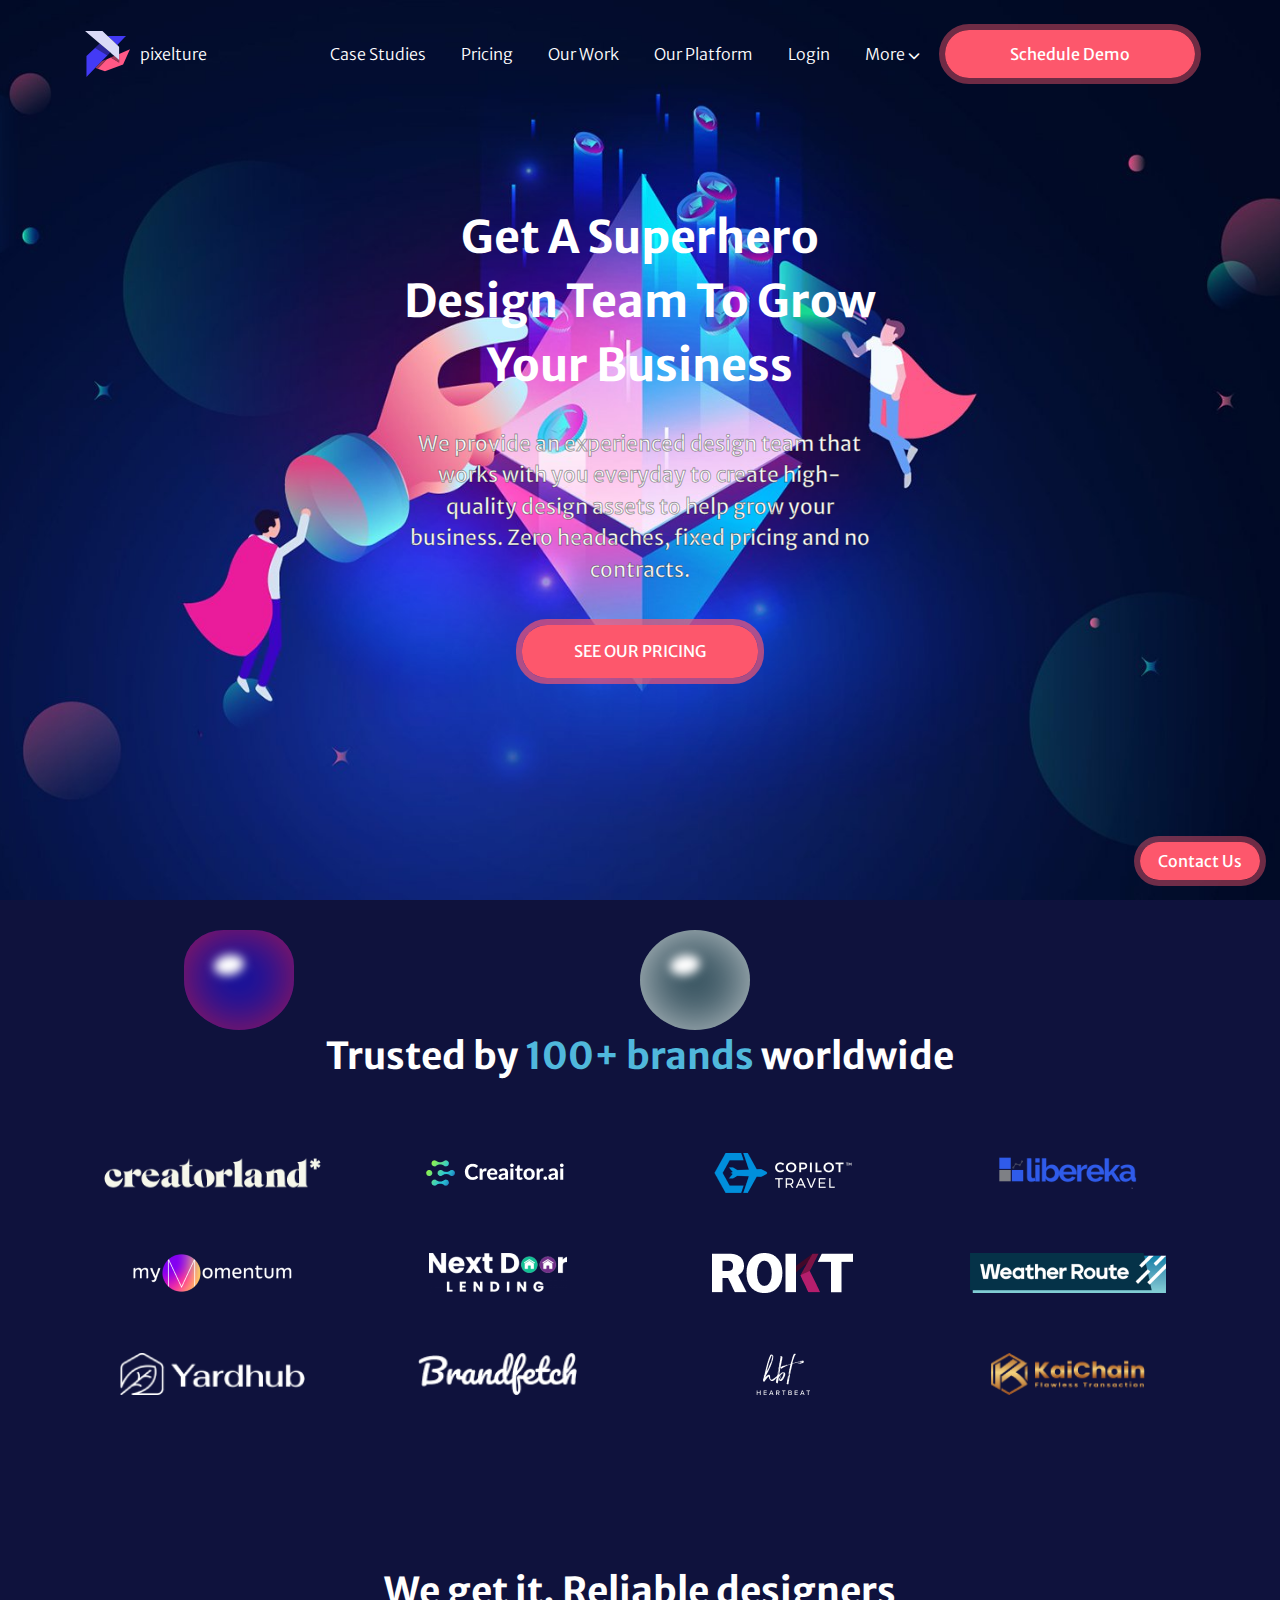
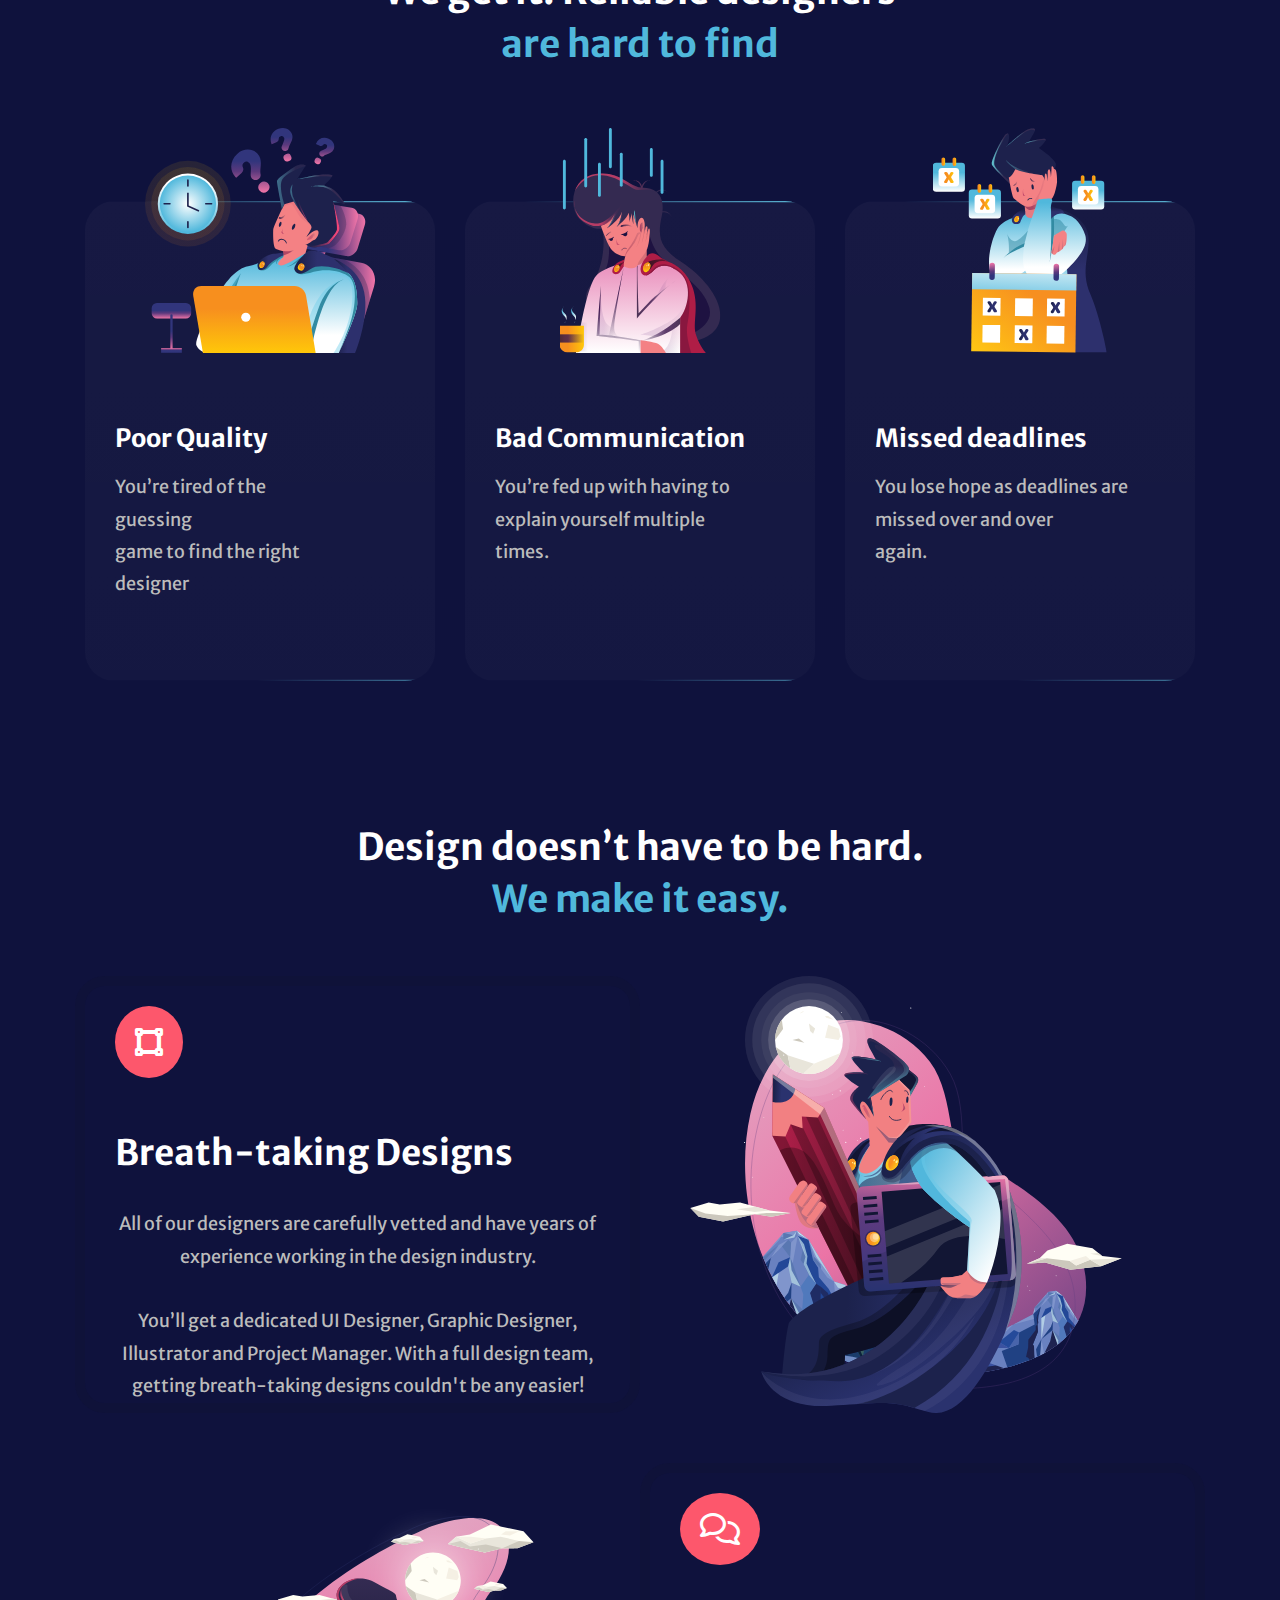
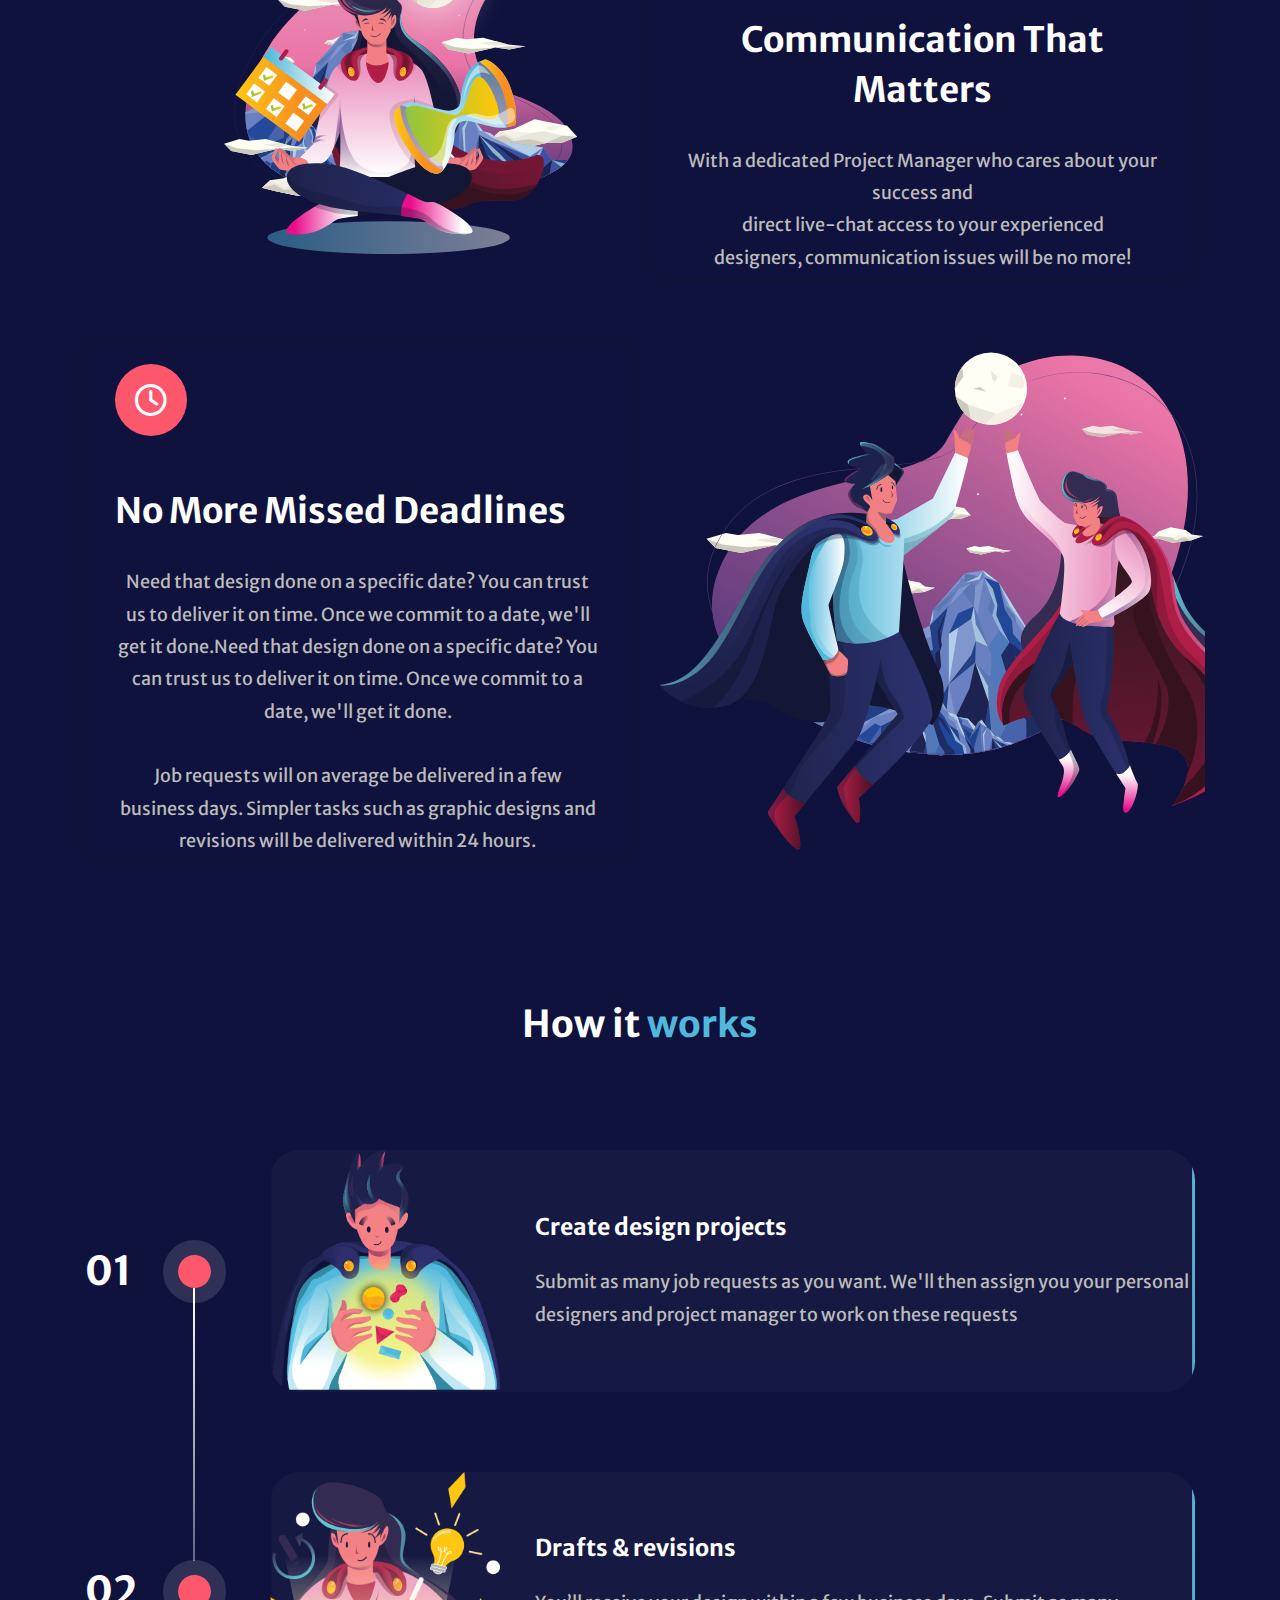
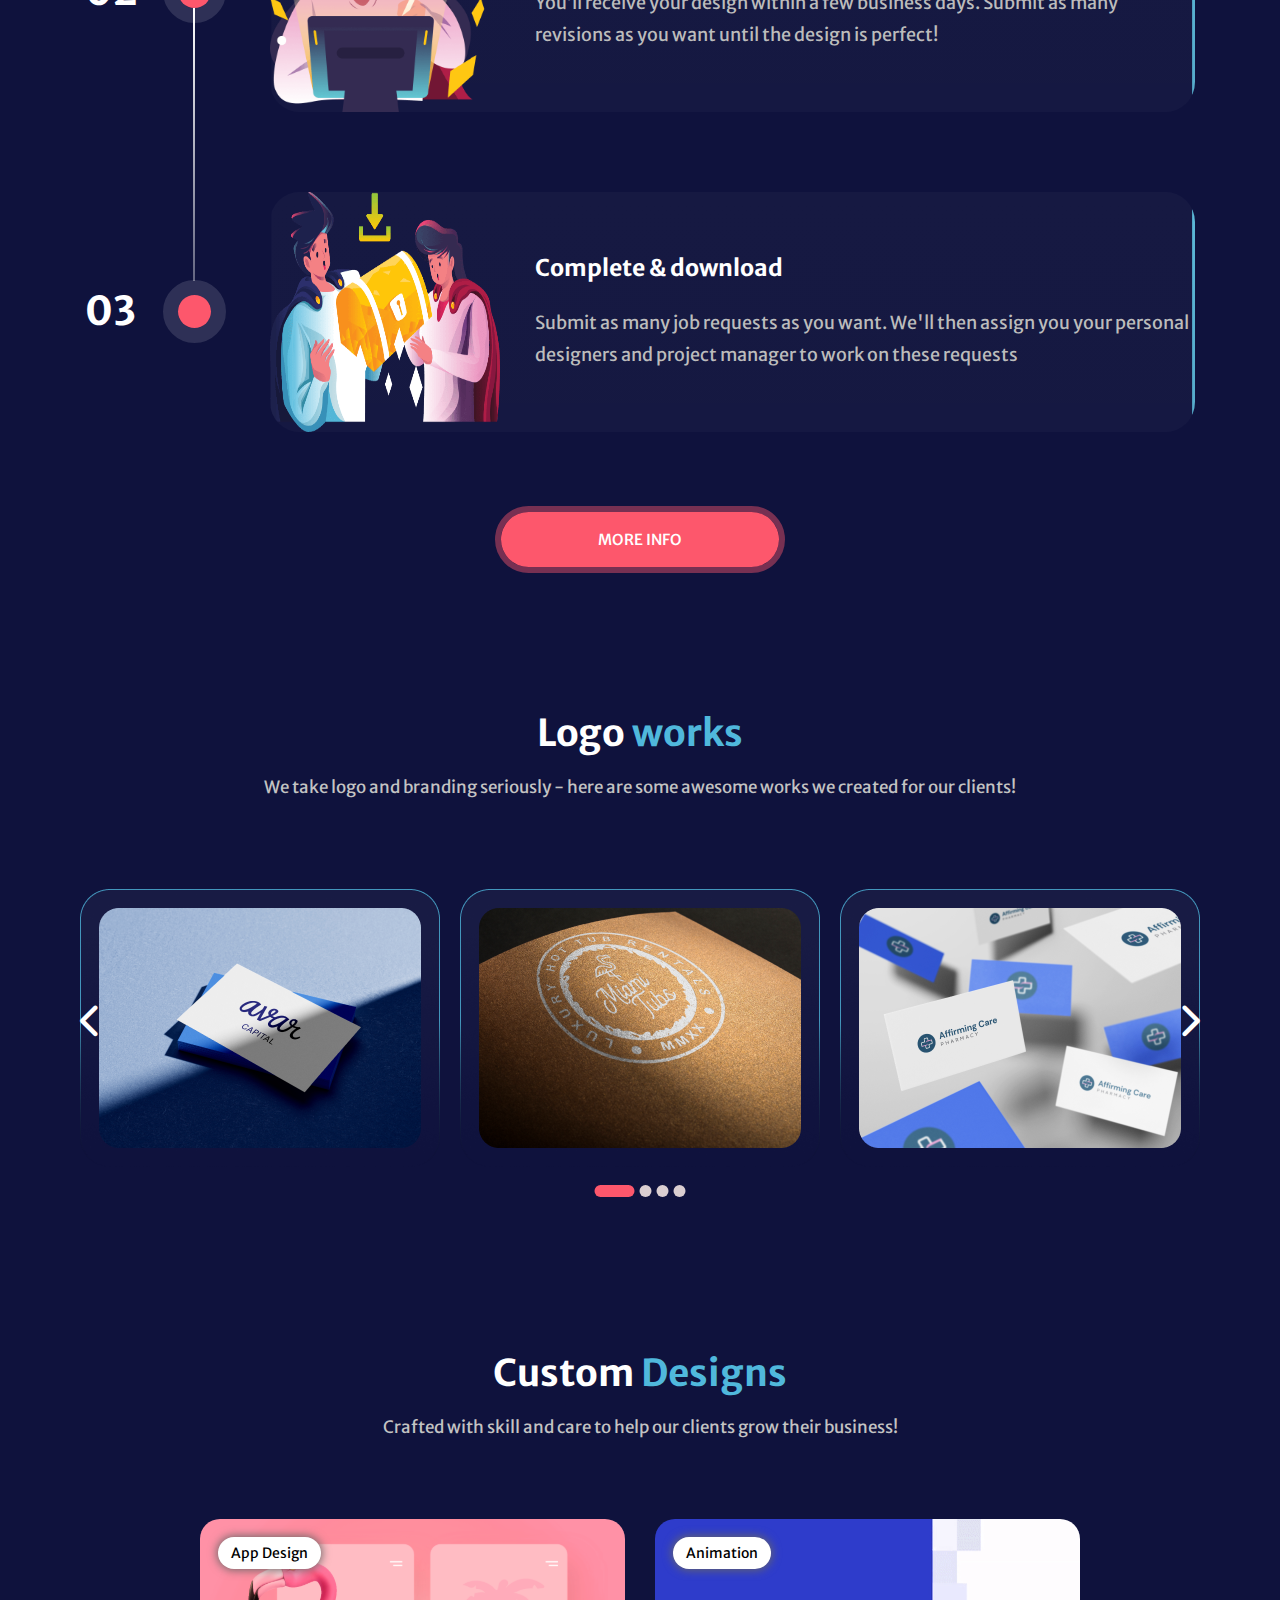
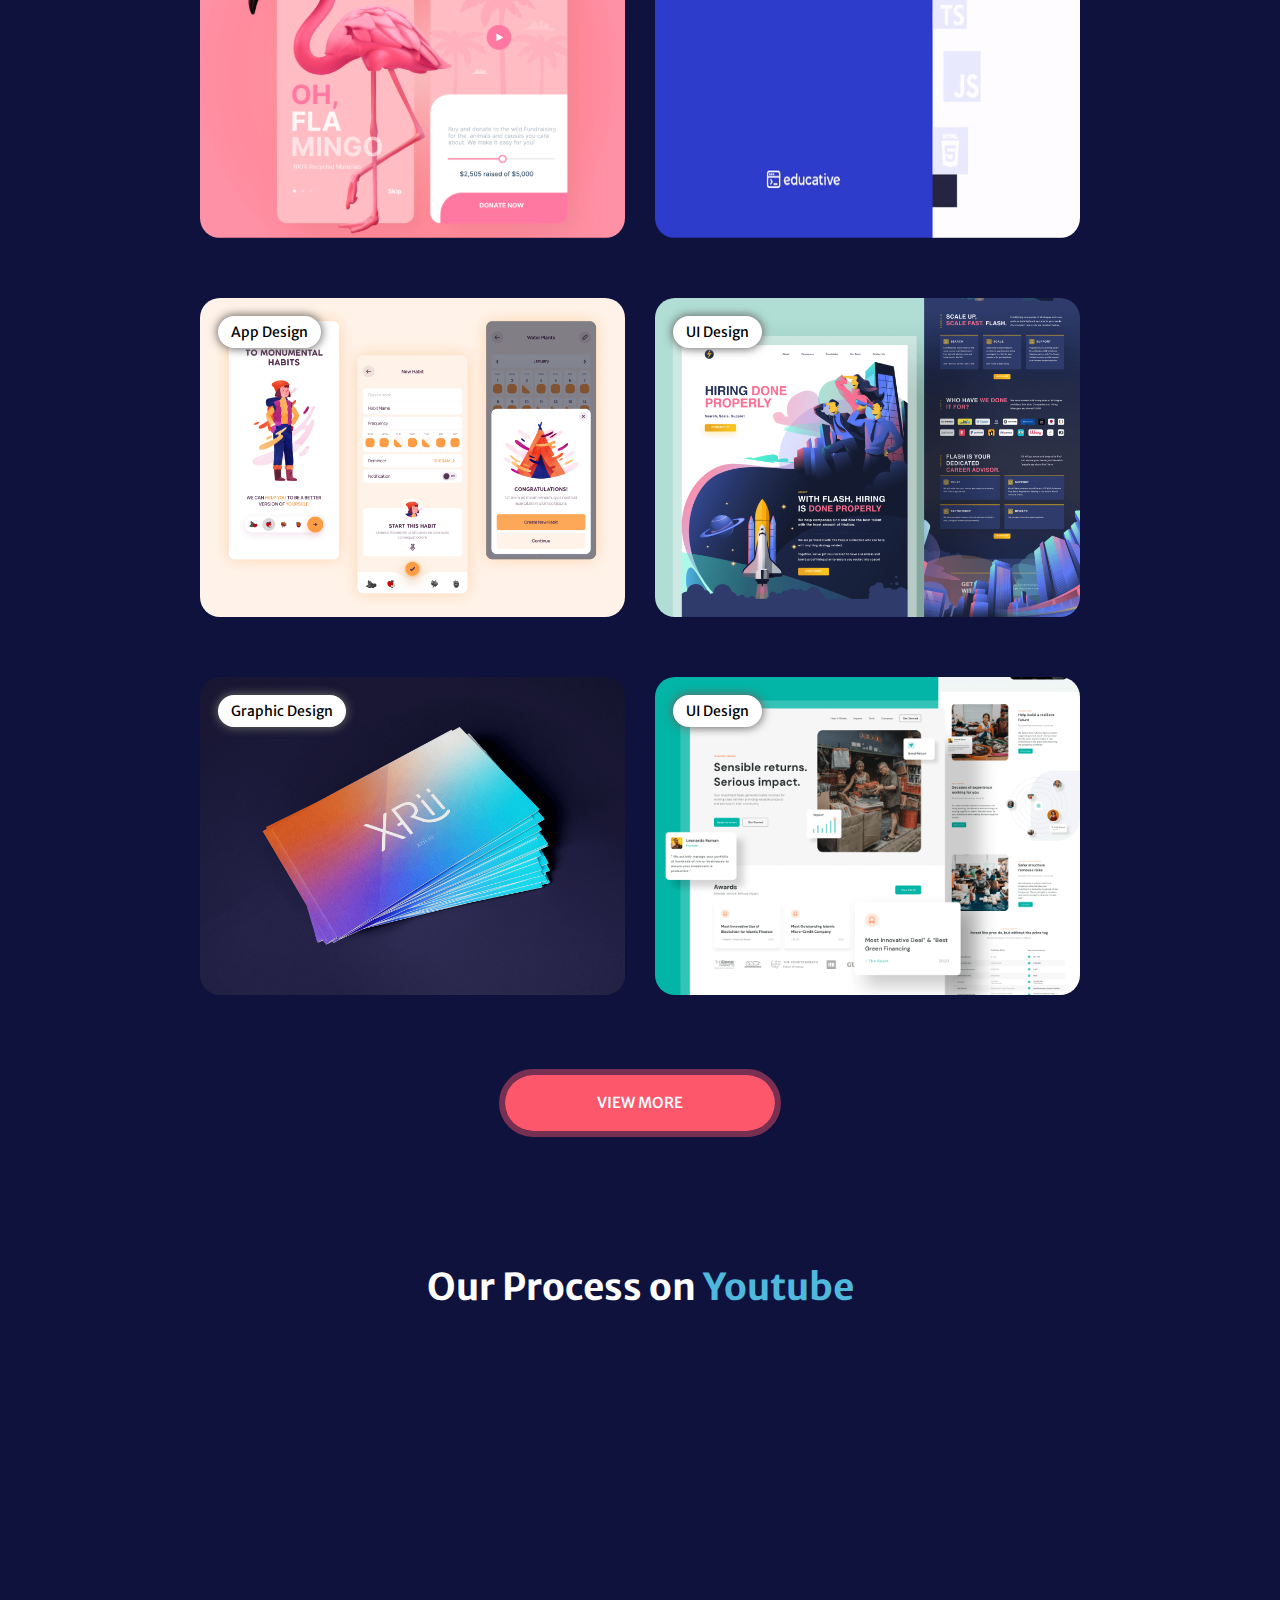
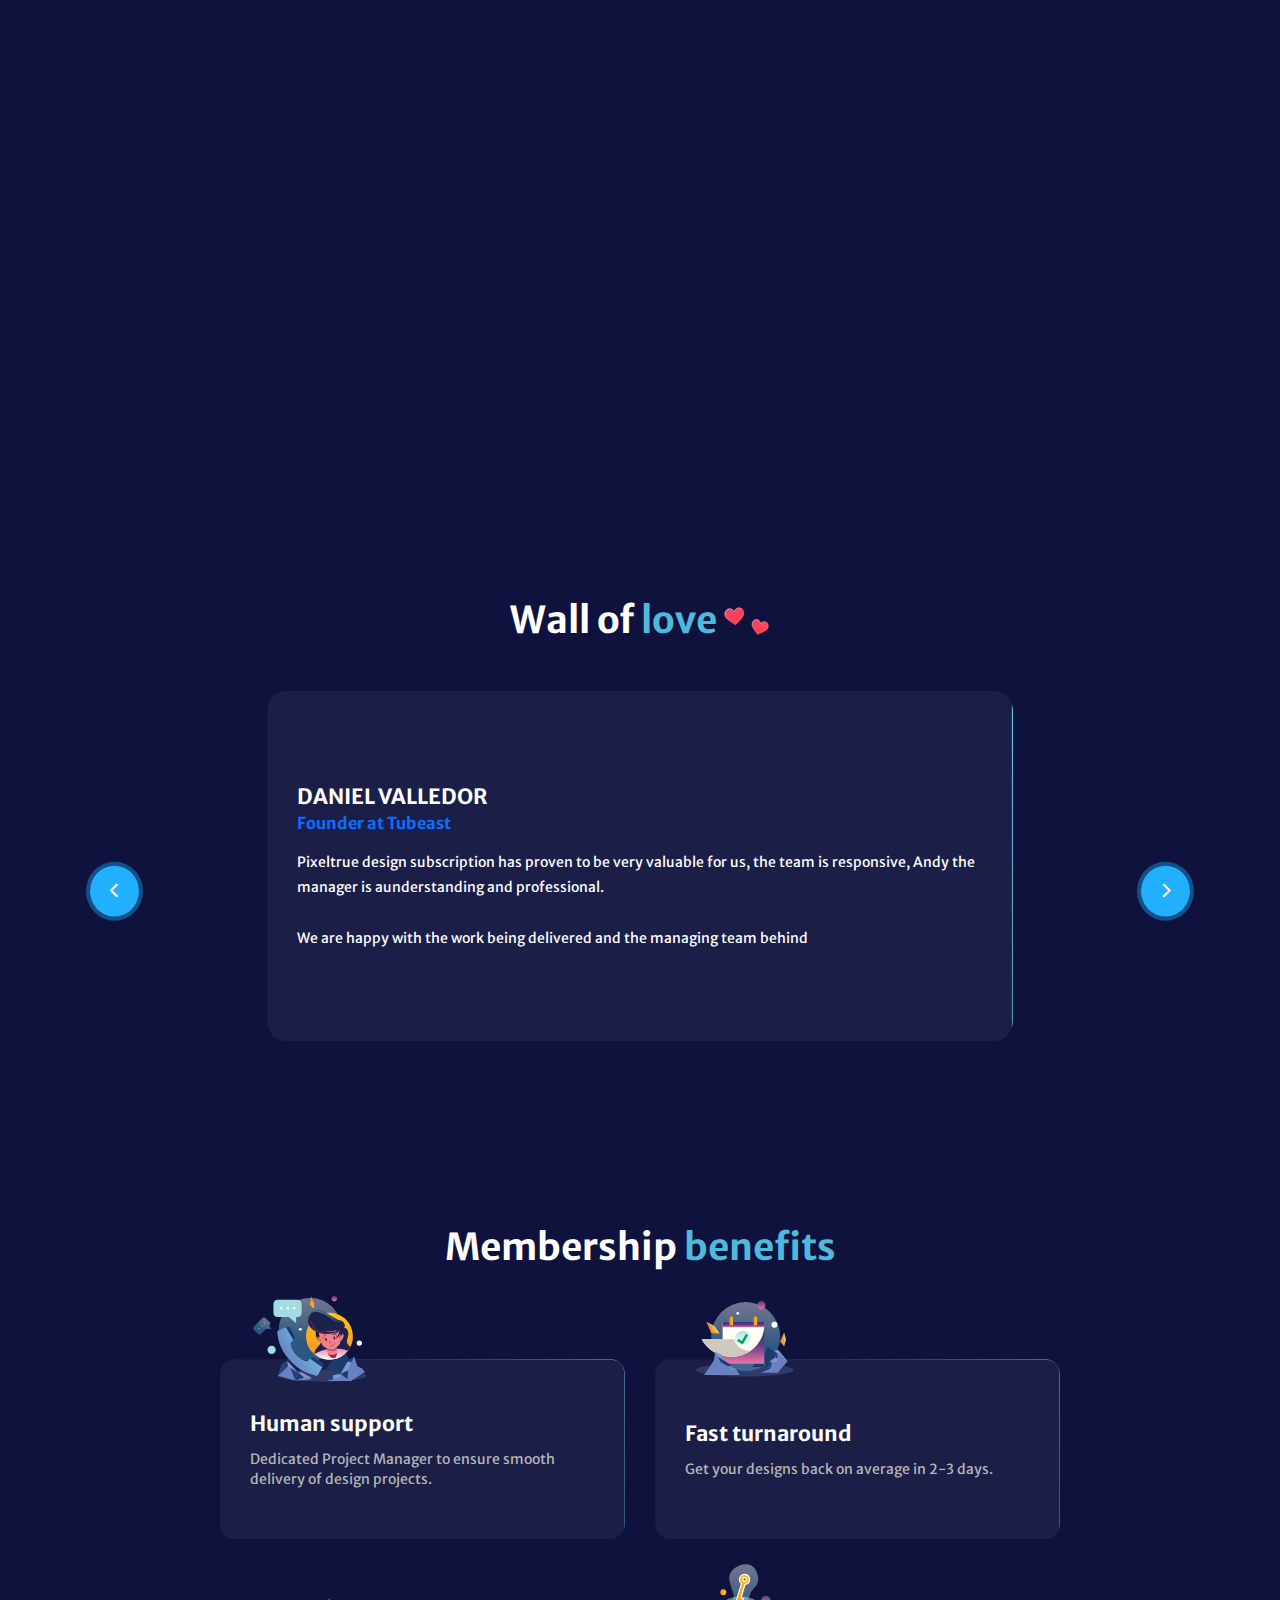
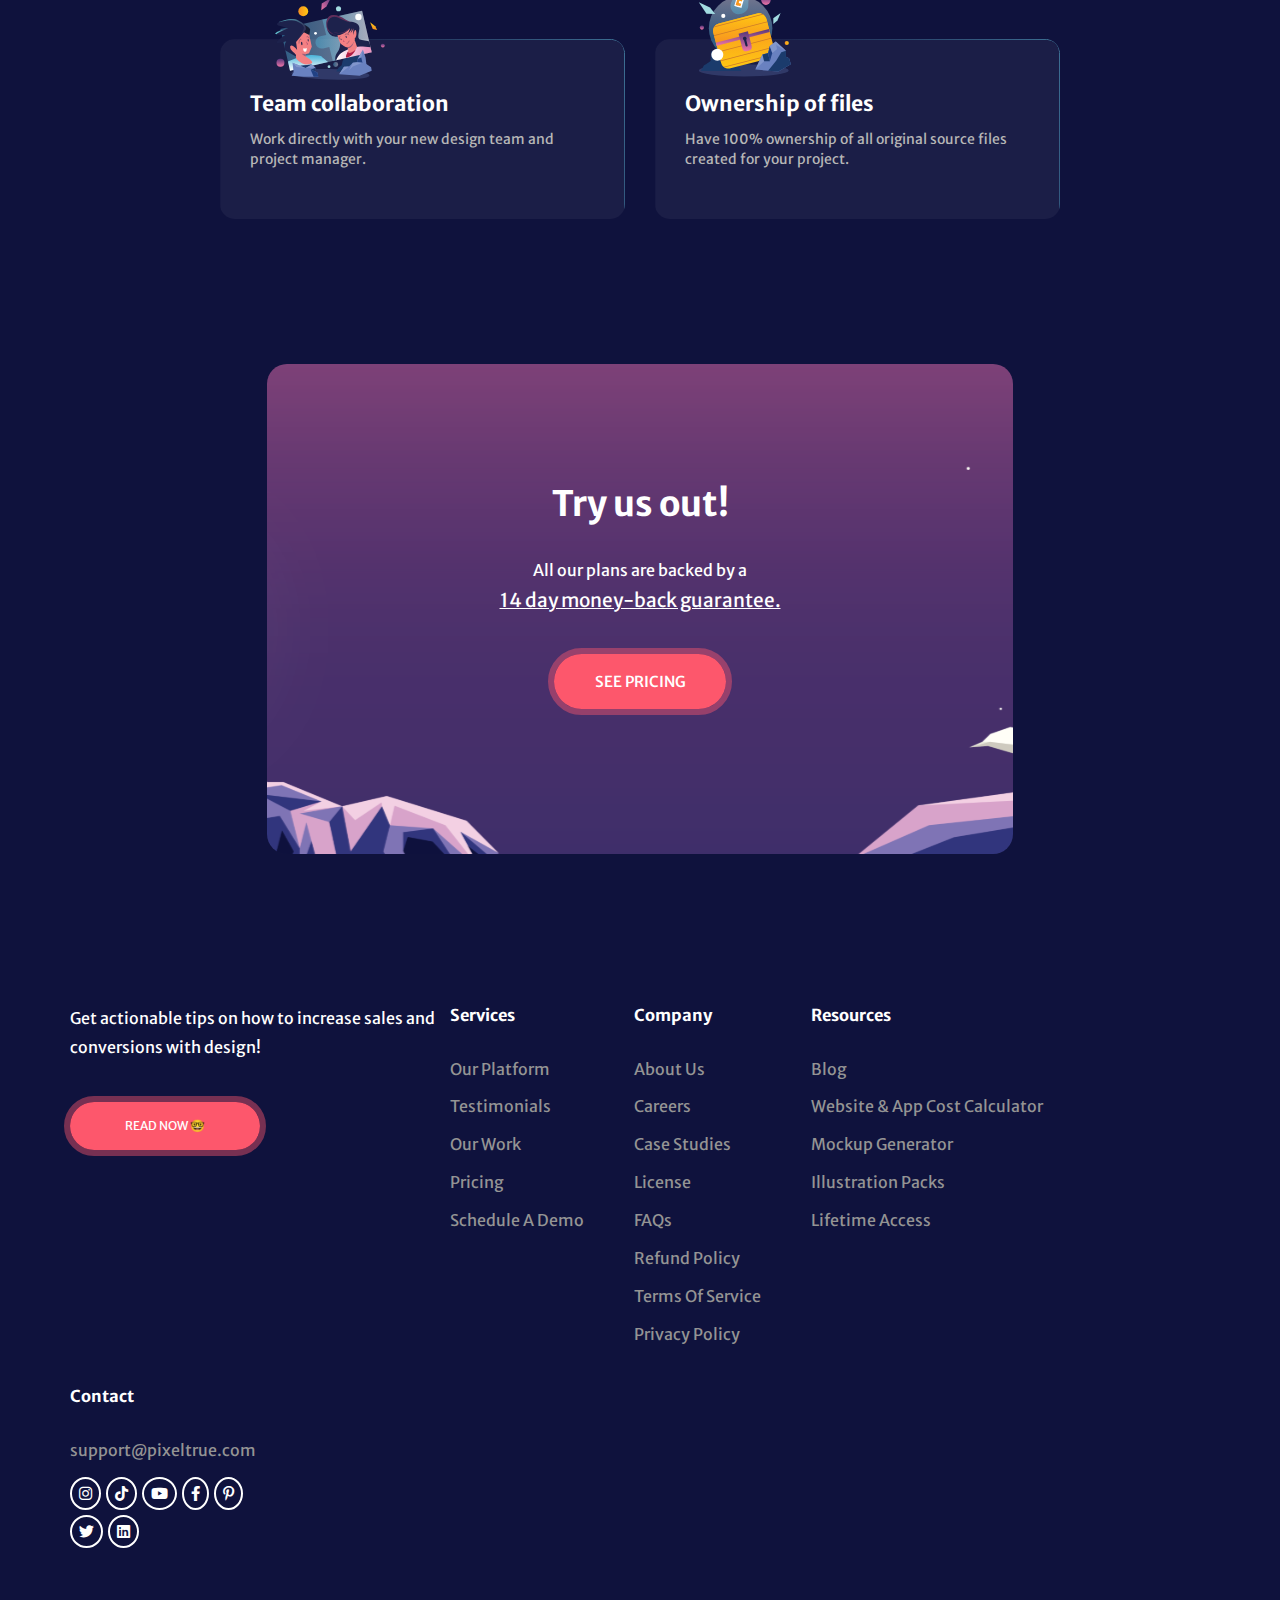
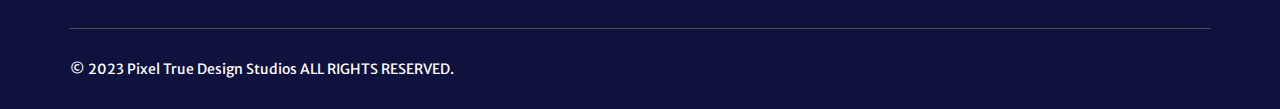
==== commit 3373a76e: "add" ====
--- a/index.html
+++ b/index.html
@@ -16,7 +16,7 @@
     <link rel="stylesheet" href="css/bootstrap-grid.min.css" />
     <link rel="stylesheet" href="css/bootstrap-utilities.min.css" />
     <link rel="stylesheet" href="css/normalize.css" />
-    <link rel="stylesheet" href="css/mainPage.css" />
+    <link rel="stylesheet" href="css/mainpage.css" />
 </head>
 
 <body>
--- a/css/mainpage.css
+++ b/css/mainpage.css
@@ -0,0 +1,1010 @@
+* {
+  box-sizing: border-box;
+  margin: 0 !important;
+  padding: 0 !important;
+  transition: all 1s;
+}
+
+html {
+  scroll-behavior: smooth;
+}
+
+::-webkit-scrollbar-thumb {
+  background-color: var(--main-buttons-color);
+}
+
+::-webkit-scrollbar {
+  transition: 1s;
+  width: 7px;
+  background-color: rgb(15 18 61);
+}
+
+::-webkit-scrollbar:hover {
+  width: 15px;
+}
+
+body {
+  color: white;
+  background-color: rgb(15 18 61);
+  scroll-behavior: smooth;
+  font-family: "Belanosima", sans-serif;
+  font-family: "Merriweather Sans", sans-serif;
+}
+
+:root {
+  --main-trans: 0.5s;
+  --main-buttons-color: #fd576c;
+  --main-buttons-outline: #fd576da9;
+}
+
+button {
+  border: none;
+}
+
+a {
+  text-decoration: none;
+  color: white;
+}
+
+a:hover {
+  text-decoration: none;
+}
+
+a:focus {
+  color: inherit !important;
+  background-color: transparent !important;
+  text-decoration: none;
+}
+
+.top.active {
+  position: fixed !important;
+  height: 108px;
+  background-color: rgba(15, 18, 61, 0.73);
+  z-index: 1;
+  transition: 1s;
+}
+
+nav {
+  position: absolute !important;
+  z-index: 999999;
+  left: 50%;
+  transform: translate(-50%, 0);
+  transition: all 0.3s ease-in-out;
+}
+
+nav.active-color {
+  position: fixed !important;
+}
+
+@media (max-width: 1250px) {
+  nav.active-color {
+    padding-right: 20px !important;
+    padding-left: 20px !important;
+  }
+}
+
+nav .links a {
+  position: relative;
+  font-size: 16px;
+  font-weight: 100;
+  transition: 0.5s;
+  padding-top: 10px !important;
+  padding-bottom: 10px !important;
+}
+
+@media (max-width: 960px) {
+  nav .links {
+    display: none !important;
+  }
+}
+
+nav .links a::after {
+  content: "";
+  position: absolute;
+  width: 0%;
+  height: 2px;
+  left: 20%;
+  bottom: 0;
+  background-color: var(--main-buttons-color);
+  transition: 0.5s;
+}
+
+nav .links a:hover {
+  background-color: transparent !important;
+}
+
+nav .links a:hover::after {
+  width: 60%;
+}
+
+nav .links button {
+  font-size: 16px;
+  padding: 15px 0px !important;
+  width: 250px;
+  border-radius: 25px;
+  background-color: var(--main-buttons-color);
+  outline: 6px solid #fd576d70;
+  transition: var(--main-trans);
+  margin-left: 12px;
+}
+
+nav .links button:hover {
+  outline-color: var(--main-buttons-outline);
+}
+
+.nav.dropmenu,
+.nav.dropmenu2 {
+  margin-top: 20px !important;
+  right: 0;
+  width: 400px;
+  height: auto !important;
+  padding: 20px;
+  border-radius: 10px;
+  background-color: rgb(238, 238, 238);
+  visibility: hidden;
+  opacity: 0;
+  transition: 0.4s;
+  padding: 33px !important;
+  line-height: 2.5;
+}
+
+.drop-button2 i {
+  color: var(--main-buttons-color);
+  transition: 0.5s;
+}
+
+.drop-button2 i.active {
+  rotate: 360deg;
+}
+
+.nav.dropmenu2 {
+  position: fixed !important;
+  opacity: 1;
+  visibility: visible;
+  width: 101vw;
+  min-height: 100vh;
+  height: fit-content;
+  overflow-y: auto;
+  border-radius: 0;
+  background-color: rgba(0, 0, 0, 0.911);
+  text-align: center;
+  line-height: 6;
+  padding-top: 40px !important;
+  padding-bottom: 40px !important;
+  font-size: 16px;
+  z-index: -1;
+  margin-top: 25px !important;
+  translate: 0 -300%;
+}
+
+.nav.dropmenu2 a {
+  margin-right: 0 !important;
+}
+
+.nav.dropmenu2.active {
+  translate: 0;
+}
+
+.drop-button2 {
+  list-style: none;
+}
+
+@media (min-width: 960px) {
+  .drop-button2 {
+    display: none !important;
+  }
+}
+
+.nav.dropmenu2 button {
+  font-size: 16px;
+  padding: 15px 0px !important;
+  width: 200px;
+  border-radius: 25px;
+  background-color: var(--main-buttons-color);
+  outline: 6px solid #fd576d70;
+  transition: var(--main-trans);
+  margin-left: 12px;
+}
+
+.nav.dropmenu a {
+  color: black;
+  margin-left: 40px;
+}
+
+.nav.dropmenu a:hover {
+  color: var(--main-buttons-color);
+}
+
+.nav.dropmenu a::after {
+  display: none;
+}
+
+.nav.dropmenu.active {
+  visibility: visible;
+}
+.nav.dropmenu.opacity {
+  opacity: 1;
+  height: 320px;
+}
+
+header {
+  position: relative;
+  min-height: 100vh;
+  height: auto;
+  background: url(../images/header/ethereum-2-02-.jpg);
+  background-size: cover;
+  background-repeat: no-repeat;
+  background-position: center;
+  text-align: center;
+}
+
+.main {
+  position: relative;
+  padding-top: 16% !important;
+  padding-bottom: 13% !important;
+  margin-left: auto !important;
+  margin-right: auto !important;
+}
+
+@media (max-width: 960px) {
+  .main {
+    padding-top: 35% !important;
+  }
+}
+
+.main h1 {
+  translate: 0px 100px;
+  transition: 1s;
+  opacity: 0;
+}
+.main p {
+  color: white;
+  -webkit-text-stroke: 1px rgba(0, 0, 0, 0.377);
+  font-size: 21px;
+  line-height: 1.5;
+  margin: 30px 0px 40px !important;
+  translate: 0px 100px;
+  transition: 1s;
+  opacity: 0;
+}
+
+.main a {
+  cursor: pointer;
+  display: block;
+  font-size: 16px;
+  padding: 15px 0px !important;
+  border-radius: 25px;
+  background-color: var(--main-buttons-color);
+  outline: 6px solid var(--main-buttons-outline);
+  translate: 0px 100px;
+  transition: 1s;
+  opacity: 0;
+}
+
+.main a:hover {
+  outline-color: var(--main-buttons-color);
+}
+
+.contact-bottom {
+  position: fixed;
+  bottom: 20px;
+  right: 20px;
+  font-size: 16px;
+  padding: 10px 0px !important;
+  width: 120px;
+  border-radius: 25px;
+  background-color: var(--main-buttons-color);
+  outline: 6px solid #fd576d70;
+  transition: var(--main-trans);
+  margin-left: 12px;
+  z-index: 3000;
+}
+
+.contact-bottom:hover {
+  outline-color: var(--main-buttons-outline);
+}
+
+.contact-modal {
+  display: none !important;
+  z-index: 9999999;
+  position: relative;
+  position: fixed;
+  top: 0;
+  left: 50%;
+  transform: translate(-50%, 0);
+  display: flex;
+  flex-direction: column;
+  gap: 30px;
+  padding: 40px !important;
+  line-height: 2;
+  color: black;
+  background-color: rgb(238, 238, 238);
+  border-bottom-left-radius: 30px;
+  border-bottom-right-radius: 30px;
+}
+
+.contact-modal .close {
+  position: absolute;
+  right: 0;
+  top: 0;
+  padding: 5px 40px !important;
+  font-size: 18px;
+  background-color: var(--main-buttons-color);
+  border-bottom-left-radius: 35px;
+  color: white;
+  cursor: pointer;
+  font-weight: 100;
+}
+
+.contact-modal div {
+  display: flex;
+  flex-direction: column;
+}
+
+.contact-modal input,
+.contact-modal textarea {
+  padding: 25px !important;
+  border: 2px solid var(--main-buttons-color);
+  resize: none;
+}
+
+.contact-modal button {
+  background-color: var(--main-buttons-color);
+  color: white;
+  padding: 20px !important;
+  font-size: 20px;
+}
+
+.contact-modal.active,
+.modal-overlay.active {
+  display: flex !important;
+}
+
+.modal-overlay {
+  display: none;
+  position: fixed !important;
+  width: 100vw;
+  height: 100vh;
+  top: 0;
+  left: 0;
+  background-color: rgba(0, 0, 0, 0.788);
+  backdrop-filter: blur(5px);
+  z-index: 999999 !important;
+}
+
+.brands img {
+  transition: 1s;
+  max-width: 100%;
+}
+
+.bubble {
+  position: relative !important;
+  position: absolute !important;
+  width: 110px;
+  height: 100px;
+  border-radius: 50%;
+  background-color: #11139e;
+  box-shadow: 0px 0px 50px 1px #e21934b1 inset;
+  backdrop-filter: blur(100px);
+}
+
+.bubble:nth-of-type(1) {
+  left: 10%;
+  top: 10%;
+  border-bottom-left-radius: 70%;
+  border-bottom-right-radius: 70%;
+  animation: bubble1 40s infinite linear;
+}
+
+.bubble:nth-of-type(2) {
+  right: -20%;
+  top: 40%;
+  background-color: #51a8d7;
+  box-shadow: 0px 0px 50px 1px #ffffff81 inset;
+  animation: bubble2 40s infinite linear;
+}
+
+.bubble:nth-of-type(3) {
+  left: 50%;
+  top: 50%;
+  background-color: #34505d;
+  box-shadow: 0px 0px 50px 1px #ffffffad inset;
+  animation: bubble3 40s infinite linear;
+}
+
+@keyframes bubble1 {
+  0% {
+    translate: 0px 0px;
+  }
+  10% {
+    border-bottom-left-radius: 40%;
+    border-bottom-right-radius: 50%;
+    border-top-left-radius: 40%;
+    border-top-right-radius: 50%;
+  }
+  20% {
+    border-bottom-left-radius: 60%;
+    border-bottom-right-radius: 50%;
+    border-top-left-radius: 30%;
+    border-top-right-radius: 60%;
+  }
+  30% {
+    border-bottom-left-radius: 80%;
+    border-bottom-right-radius: 40%;
+    translate: 0px 300px;
+  }
+  40% {
+    border-bottom-left-radius: 100%;
+    border-bottom-right-radius: 60%;
+    border-top-left-radius: 70%;
+    border-top-right-radius: 50%;
+  }
+
+  50% {
+    translate: 300px 200px;
+    border-top-left-radius: 60%;
+    border-top-right-radius: 40%;
+  }
+  60% {
+    border-bottom-left-radius: 70%;
+    border-bottom-right-radius: 60%;
+  }
+  70% {
+    border-bottom-left-radius: 40%;
+    border-bottom-right-radius: 60%;
+    border-top-left-radius: 30%;
+    border-top-right-radius: 80%;
+    translate: 300px 500px;
+  }
+  80% {
+    border-bottom-left-radius: 80%;
+    border-bottom-right-radius: 60%;
+  }
+  90% {
+    border-bottom-left-radius: 70%;
+    border-bottom-right-radius: 60%;
+  }
+
+  100% {
+    translate: 0px 0px;
+    border-top-left-radius: 80%;
+    border-top-right-radius: 40%;
+  }
+}
+
+@keyframes bubble2 {
+  0% {
+    translate: 0px 0px;
+  }
+
+  50% {
+    translate: -600px 0px;
+  }
+
+  100% {
+    translate: 0px 0px;
+  }
+}
+
+@keyframes bubble3 {
+  0% {
+    translate: 0px 300px;
+    height: 100px;
+  }
+
+  50% {
+    translate: 0px 0px;
+    height: 150px;
+  }
+
+  100% {
+    translate: 0px 300px;
+    height: 100px;
+  }
+}
+
+.bubble div::after {
+  position: absolute;
+  content: "";
+  width: 30px;
+  height: 20px;
+  background-color: rgb(255, 255, 255);
+  filter: blur(5px);
+  border-radius: 50%;
+  top: 25px;
+  left: 30px;
+  rotate: -10deg;
+}
+
+.designer-box {
+  height: 480px;
+  align-items: start;
+  text-align: left;
+  gap: 15px;
+  border-radius: 30px;
+  background-image: url(../images/designer/605200ca638f38edafded84c_Rectangle\ 482.svg);
+  background-repeat: no-repeat;
+  background-size: cover;
+  background-position: center;
+}
+
+.designer-box:hover {
+  box-shadow: 0px 0px 10px 1px #5ab7d6;
+}
+.design-box {
+  overflow: hidden;
+  margin-bottom: 50px !important;
+}
+
+.designer-box img {
+  margin-bottom: -50px !important;
+  position: relative;
+  top: -103px;
+  left: 50%;
+  transform: translate(-50%, 0%);
+  max-width: 230px;
+  max-height: 225px;
+}
+.designer-box p {
+  padding-right: 20px !important;
+}
+
+.design-box .text {
+  border: 10px solid #12111117;
+  border-radius: 30px;
+}
+
+.design .text .icon i {
+  display: flex;
+  justify-content: center;
+  align-items: center;
+  margin: 20px 0px !important;
+  padding: 20px !important;
+  font-size: 32px !important;
+  border-radius: 50%;
+  background-color: var(--main-buttons-color);
+}
+.design .image {
+  padding: 0px 20px !important;
+  flex-grow: 1;
+  overflow: hidden;
+}
+.design .image img {
+  width: 115%;
+}
+
+.how-it-work-box {
+  border-radius: 30px;
+  background-image: url(../images/designer/605200ca638f38edafded84c_Rectangle\ 482.svg);
+  background-repeat: no-repeat;
+  background-size: cover;
+  background-position: center;
+  overflow: hidden;
+}
+
+@media (max-width: 766px) {
+  .how-it-work-box {
+    background-color: #2d2f6d;
+    background-image: none;
+    text-align: center;
+    padding: 15px !important;
+  }
+}
+
+.how-it-work-box:hover {
+  box-shadow: 0px 0px 10px 2px #5ab7d6;
+}
+
+.how-it-work-box .image img {
+  max-width: 230px;
+  min-height: 240px;
+}
+
+@media (max-width: 766px) {
+  .how-it-work-box .image img {
+    max-width: 200px;
+  }
+}
+
+.how-it-work ul {
+  list-style: none !important;
+}
+
+.how-it-work ul li {
+  position: relative;
+  width: 33px;
+  height: 33px;
+  border-radius: 50%;
+  background-color: var(--main-buttons-color);
+  outline: 15px solid rgba(255, 255, 255, 0.13);
+  animation: circle-shape infinite 5s linear;
+}
+
+.how-it-work ul .after::after {
+  content: "";
+  position: absolute;
+  width: 2px;
+  height: 273px;
+  top: 100%;
+  left: 50%;
+  transform: translate(-50%, 0);
+  background: linear-gradient(to bottom, white, rgba(255, 255, 255, 0.353));
+}
+
+@keyframes circle-shape {
+  50% {
+    background-color: transparent;
+  }
+  100% {
+    background-color: var(--main-buttons-color);
+  }
+}
+
+.how-it-work a {
+  display: block;
+  text-align: center;
+  text-transform: uppercase;
+  font-size: 15px;
+  font-weight: 500;
+  padding: 17px 0px !important;
+  border-radius: 30px;
+  background-color: var(--main-buttons-color);
+  outline: 6px solid #fd576d70;
+  transition: var(--main-trans);
+  margin-top: 80px !important;
+}
+
+.how-it-work a:hover {
+  outline-color: var(--main-buttons-outline);
+}
+
+.slider {
+  position: static;
+  position: relative;
+  padding: 0px 0px 100px !important;
+}
+
+.slider-box2 {
+  padding: 10px !important;
+}
+
+.slider-box img,
+.slider-box2 img {
+  width: 100%;
+  cursor: pointer;
+}
+
+.slider i {
+  position: absolute;
+  font-size: 35px;
+  cursor: pointer;
+  z-index: 30;
+  top: 55%;
+  translate: 0 -50%;
+}
+
+.slider .btn-right,
+.btn-right2 {
+  right: 10px;
+}
+
+.slider .btn-left,
+.btn-left2 {
+  left: 10px;
+}
+
+.slider ul {
+  display: flex;
+  gap: 5px;
+  list-style: none;
+  position: absolute;
+  bottom: 80px;
+  left: 50%;
+  translate: -50%;
+}
+
+.slider ul li {
+  cursor: pointer;
+  padding: 6px !important;
+  border-radius: 50%;
+  display: inline;
+  background-color: rgb(218, 206, 209);
+  transition: 1s;
+}
+
+.slider ul li.active {
+  background-color: var(--main-buttons-color);
+  padding: 6px 20px !important;
+  border-radius: 10px;
+}
+
+.click-image {
+  display: none;
+  justify-content: center;
+  position: relative;
+  position: absolute;
+  top: 50%;
+  left: 50%;
+  translate: -50% -50%;
+  z-index: 33;
+  height: auto;
+  background-color: black;
+  padding: 25px !important;
+  border-radius: 20px;
+}
+
+.click-image.active {
+  display: flex !important;
+}
+
+.click-image img {
+  width: 100%;
+}
+
+.click-image .close-image {
+  position: absolute;
+  font-weight: 0;
+  font-size: 25px;
+  right: 10px;
+  top: 10px !important;
+  cursor: pointer;
+}
+
+.custom-box {
+  border-radius: 20px;
+  overflow: hidden;
+  margin-bottom: 30px !important;
+}
+
+.custom-box:hover .label2 {
+  translate: 0px;
+}
+
+.custom-box img {
+  width: 100%;
+  border-radius: 13px;
+}
+
+.custom-box .label {
+  position: absolute;
+  top: 18px;
+  left: 18px;
+  border-radius: 20px;
+  padding: 6px 13px !important;
+  background-color: rgb(255, 255, 255);
+  color: black;
+  box-shadow: 0px 0px 10px 1px rgb(104, 103, 103);
+}
+
+.custom-box .label2 {
+  font-size: 15px;
+  position: absolute;
+  bottom: 0;
+  left: 0;
+  height: 20%;
+  translate: 0px 100%;
+  width: 100%;
+  background-color: rgba(0, 0, 0, 0.623);
+}
+
+.custom-link {
+  display: block;
+  text-align: center;
+  text-transform: uppercase;
+  font-size: 15px;
+  font-weight: 500;
+  padding: 17px 0px !important;
+  border-radius: 30px;
+  background-color: var(--main-buttons-color);
+  outline: 6px solid #fd576d70;
+  transition: var(--main-trans);
+  margin-top: 50px !important;
+}
+
+.custom-link:hover {
+  outline: 6px solid var(--main-buttons-outline);
+}
+
+.wall-slide .position-relative i {
+  position: absolute;
+  font-size: 15px;
+  border-radius: 50%;
+  background-color: #20b0fe;
+  outline: 4px solid #20b0fe62;
+  padding: 25px 20px !important;
+  cursor: pointer;
+  z-index: 30;
+  top: 50%;
+  translate: 0 -50%;
+}
+
+.wall-btn-right {
+  right: 10px;
+}
+
+.wall-btn-left {
+  left: 10px;
+}
+
+.wall-slide-content {
+  gap: 100%;
+}
+
+.wall-box {
+  display: flex;
+  flex-direction: column;
+  justify-content: center;
+  border-radius: 20px;
+  min-height: 350px;
+  background-image: url(../images/wallslider/60521178a7c687f579077158_Rectangle\ 483.svg);
+  background-repeat: no-repeat;
+  background-size: cover;
+  background-position: 50%;
+  margin-bottom: 50px !important;
+}
+
+.wall-box:hover {
+  box-shadow: 0px 0px 10px 3px #5ab7d6;
+}
+
+.wall-box p {
+  line-height: 1.8;
+}
+
+.member-box {
+  margin-bottom: 40px !important;
+  padding: 0px 30px !important;
+  min-height: 180px;
+  background-image: url(../images/wallslider/60521178a7c687f579077158_Rectangle\ 483.svg);
+  background-repeat: no-repeat;
+  background-size: cover;
+  background-position: top;
+  border-radius: 15px;
+}
+
+.membership .member-box img {
+  width: 120px;
+  position: absolute;
+  top: -80px;
+  left: 30px;
+}
+
+.member-box:hover {
+  box-shadow: 0px 0px 10px 1px #5ab7d6;
+}
+
+.pricing {
+  height: 490px;
+  background-image: url(../images/price/5f1426a9e6e352a5efb28796_cta-bg-02-02.svg);
+  background-size: cover;
+  background-position: center;
+  background-repeat: no-repeat;
+  border-radius: 20px;
+}
+
+.pricing a {
+  display: block;
+  text-align: center;
+  text-transform: uppercase;
+  font-size: 15px;
+  font-weight: 500;
+  padding: 17px 0px !important;
+  border-radius: 30px;
+  background-color: var(--main-buttons-color);
+  outline: 6px solid #fd576d70;
+  transition: var(--main-trans);
+  margin-top: 40px !important;
+}
+.pricing a:hover {
+  outline-color: var(--main-buttons-outline);
+}
+
+footer {
+  margin-top: 120px !important;
+}
+
+footer .text button {
+  display: block;
+  text-align: center;
+  text-transform: uppercase;
+  font-size: 12px;
+  font-weight: 0;
+  padding: 17px 0px !important;
+  border-radius: 30px;
+  background-color: var(--main-buttons-color);
+  outline: 6px solid #fd576d70;
+  transition: var(--main-trans);
+  margin-top: 40px !important;
+}
+
+footer .text button:hover {
+  outline-color: var(--main-buttons-outline);
+}
+
+footer a {
+  display: block !important;
+  font-size: 16px;
+  margin-right: 50px !important;
+  color: rgb(148, 148, 148);
+}
+
+footer div {
+  margin-bottom: 40px !important;
+  place-self: stretch;
+}
+
+footer div:nth-of-type(4) a {
+  margin-right: 42px !important;
+}
+footer div:nth-of-type(5) a {
+  margin-right: 0px !important;
+}
+
+footer div:nth-of-type(5) i {
+  cursor: pointer;
+  font-size: 15px;
+  align-self: flex-start;
+  padding: 7px !important;
+  border-radius: 50%;
+  border: 2px solid white;
+}
+
+footer p:last-child {
+  width: 100%;
+  border-top: 1px solid rgb(78, 78, 78);
+}
+
+.login {
+  display: none;
+  padding: 40px !important;
+  background-color: white;
+  color: black;
+  top: 20%;
+  min-width: 280px;
+  max-width: 400px;
+  left: 50%;
+  translate: -50% -20%;
+  border-radius: 5px;
+  z-index: 99999999999999999 !important;
+}
+
+.login.active {
+  display: block;
+}
+
+.login label {
+  font-size: 12px;
+}
+
+.login input {
+  transition: 10ms;
+  background-color: rgb(247 248 250);
+  border: none;
+  box-shadow: 0px -1px 4px 0px rgb(221, 221, 221);
+  font-size: 14px;
+  opacity: 0.9;
+}
+
+.login input:focus {
+  outline: 1px solid var(--main-buttons-color);
+}
+.login input:hover {
+  background-color: white;
+}
+
+.login-overlay {
+  display: none;
+  position: fixed !important;
+  width: 100vw;
+  height: 100vh;
+  top: 0;
+  left: 0;
+  background-color: rgba(0, 0, 0, 0.788);
+  backdrop-filter: blur(5px);
+  z-index: 999999999 !important;
+}
+
+.login-overlay.active {
+  display: block !important;
+  cursor: pointer;
+}
